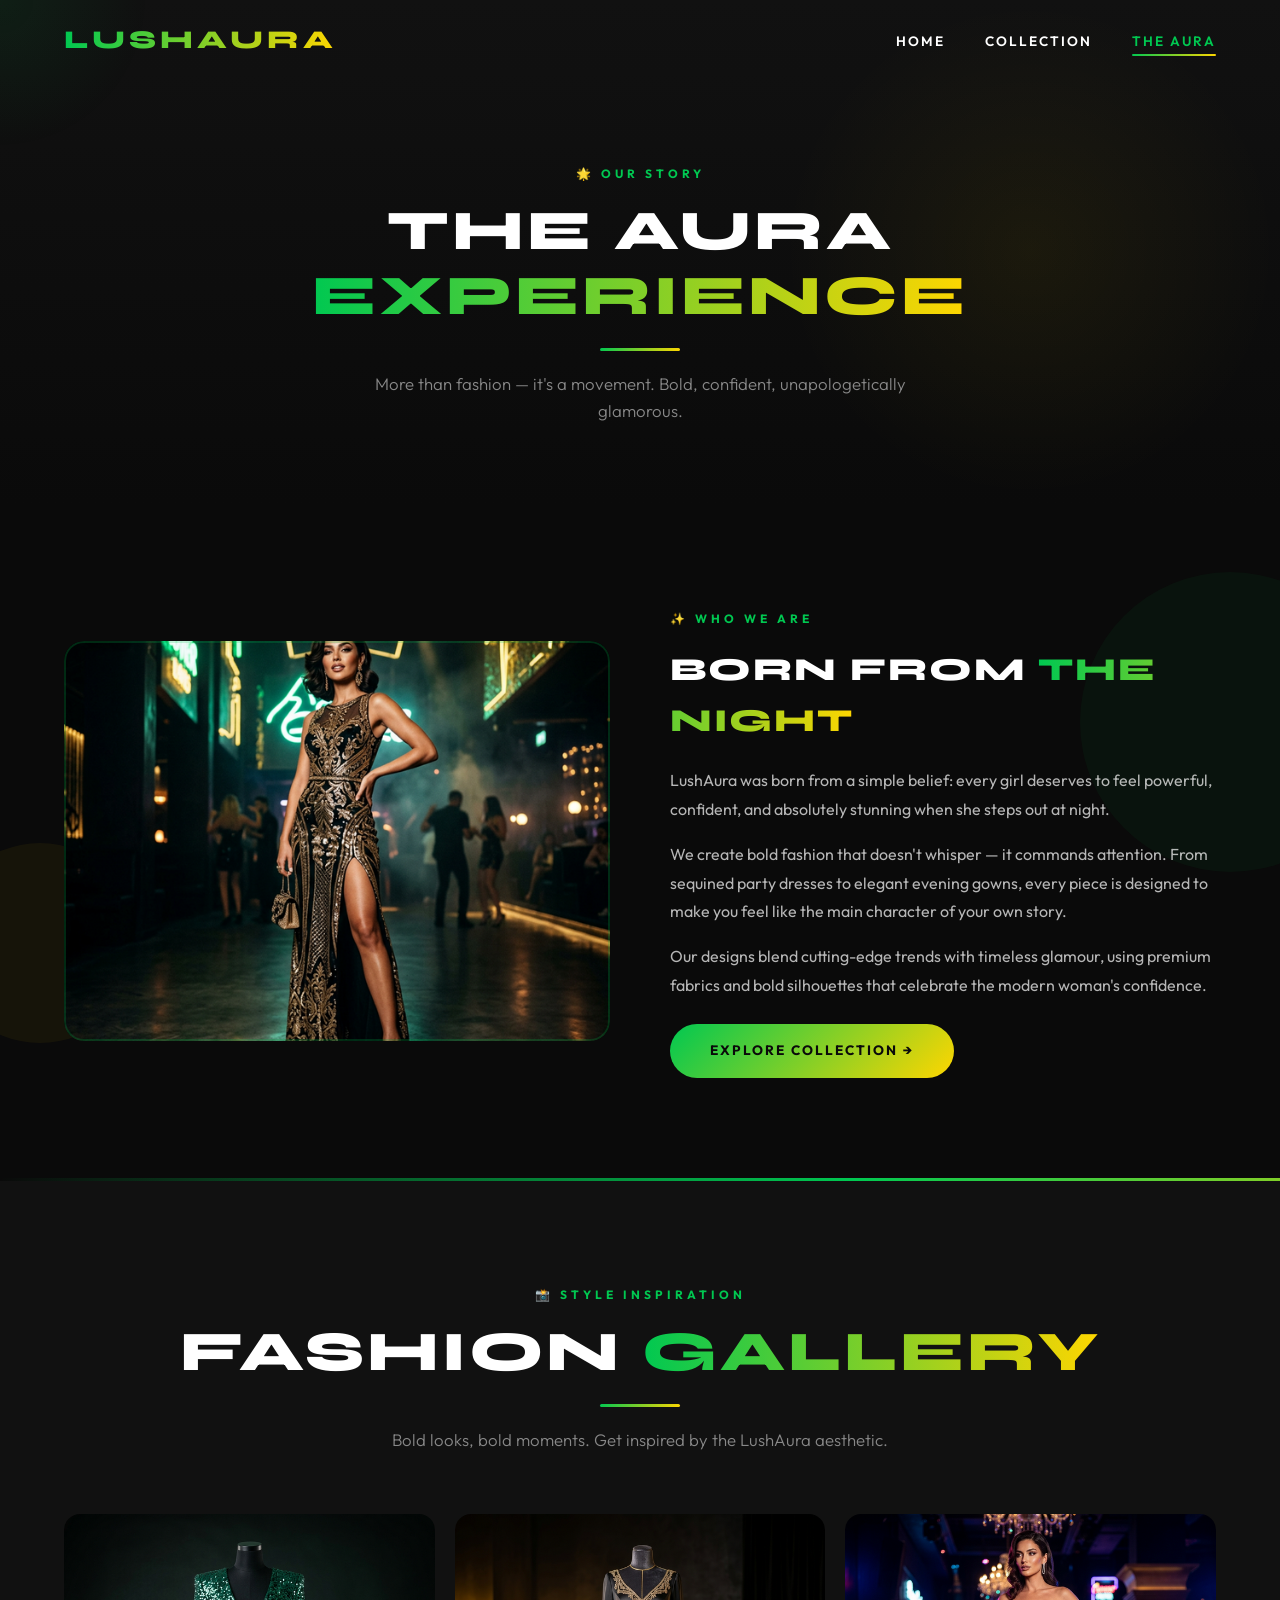
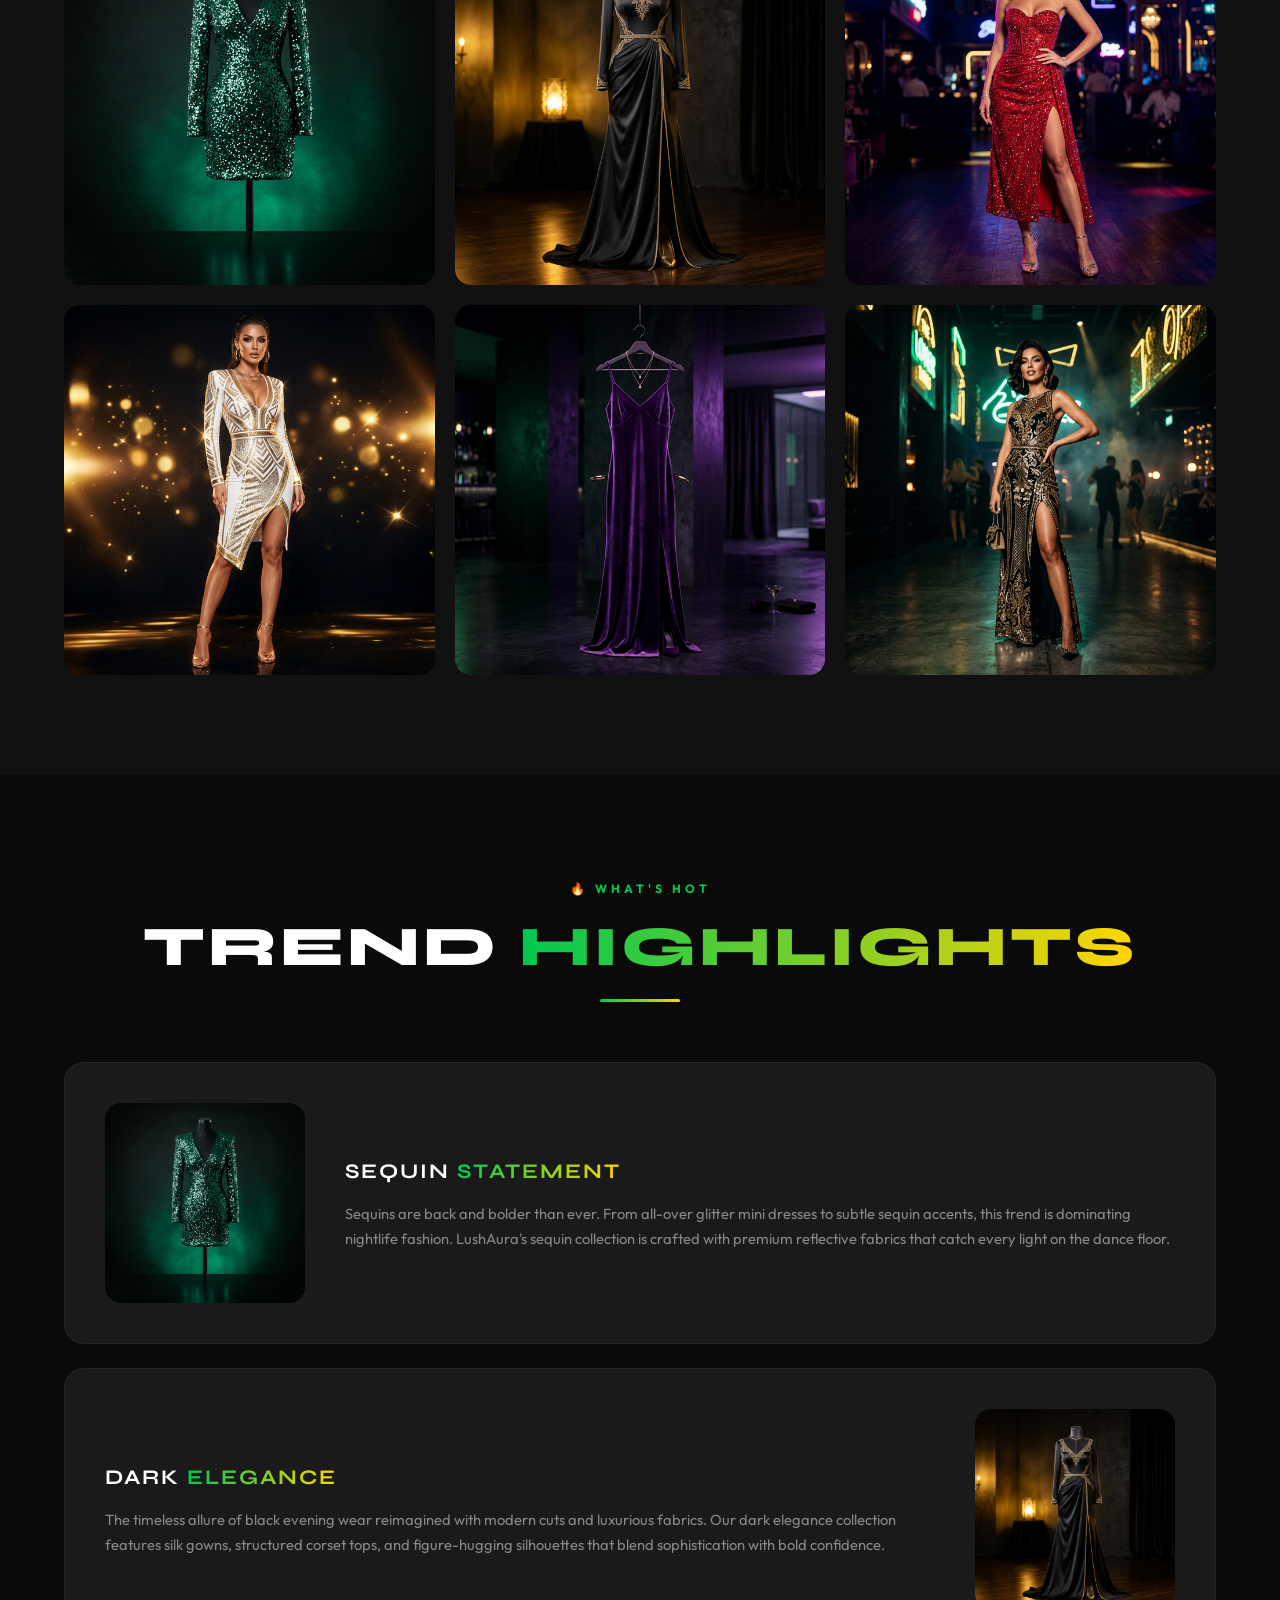
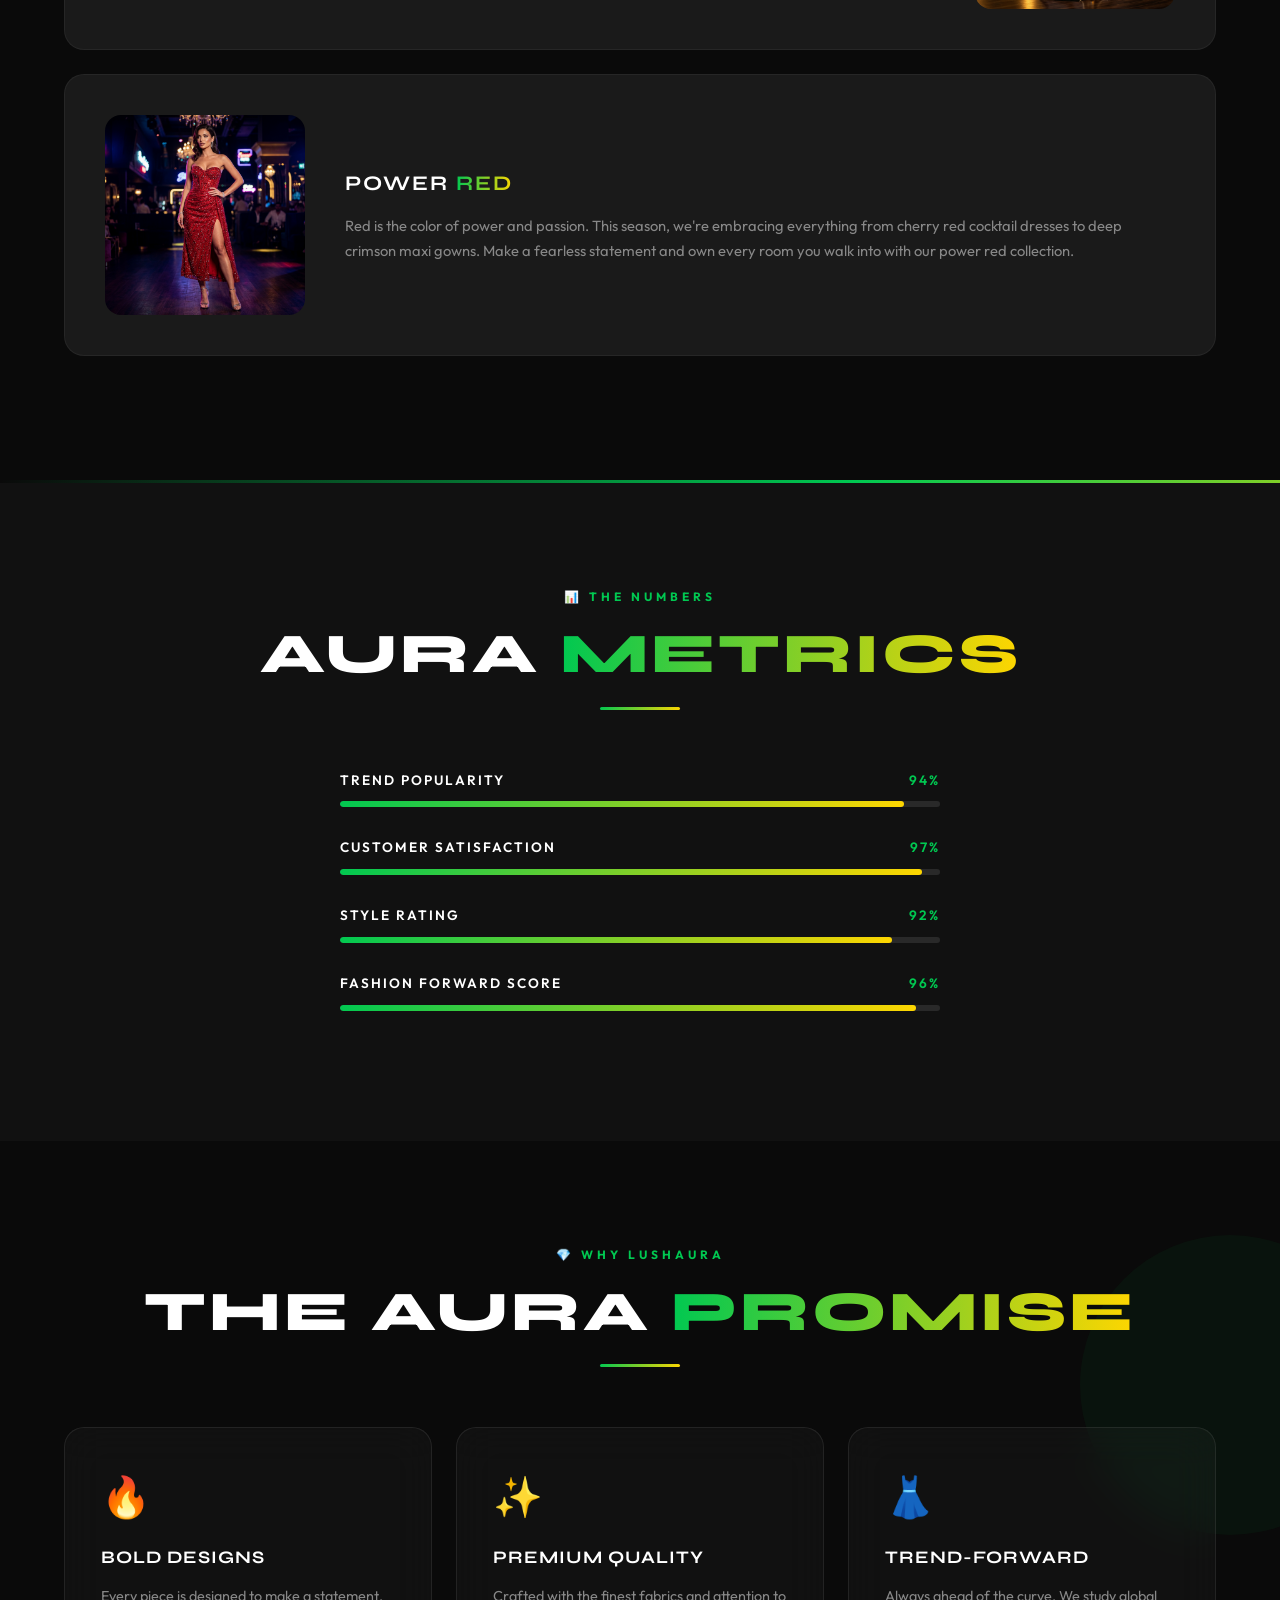
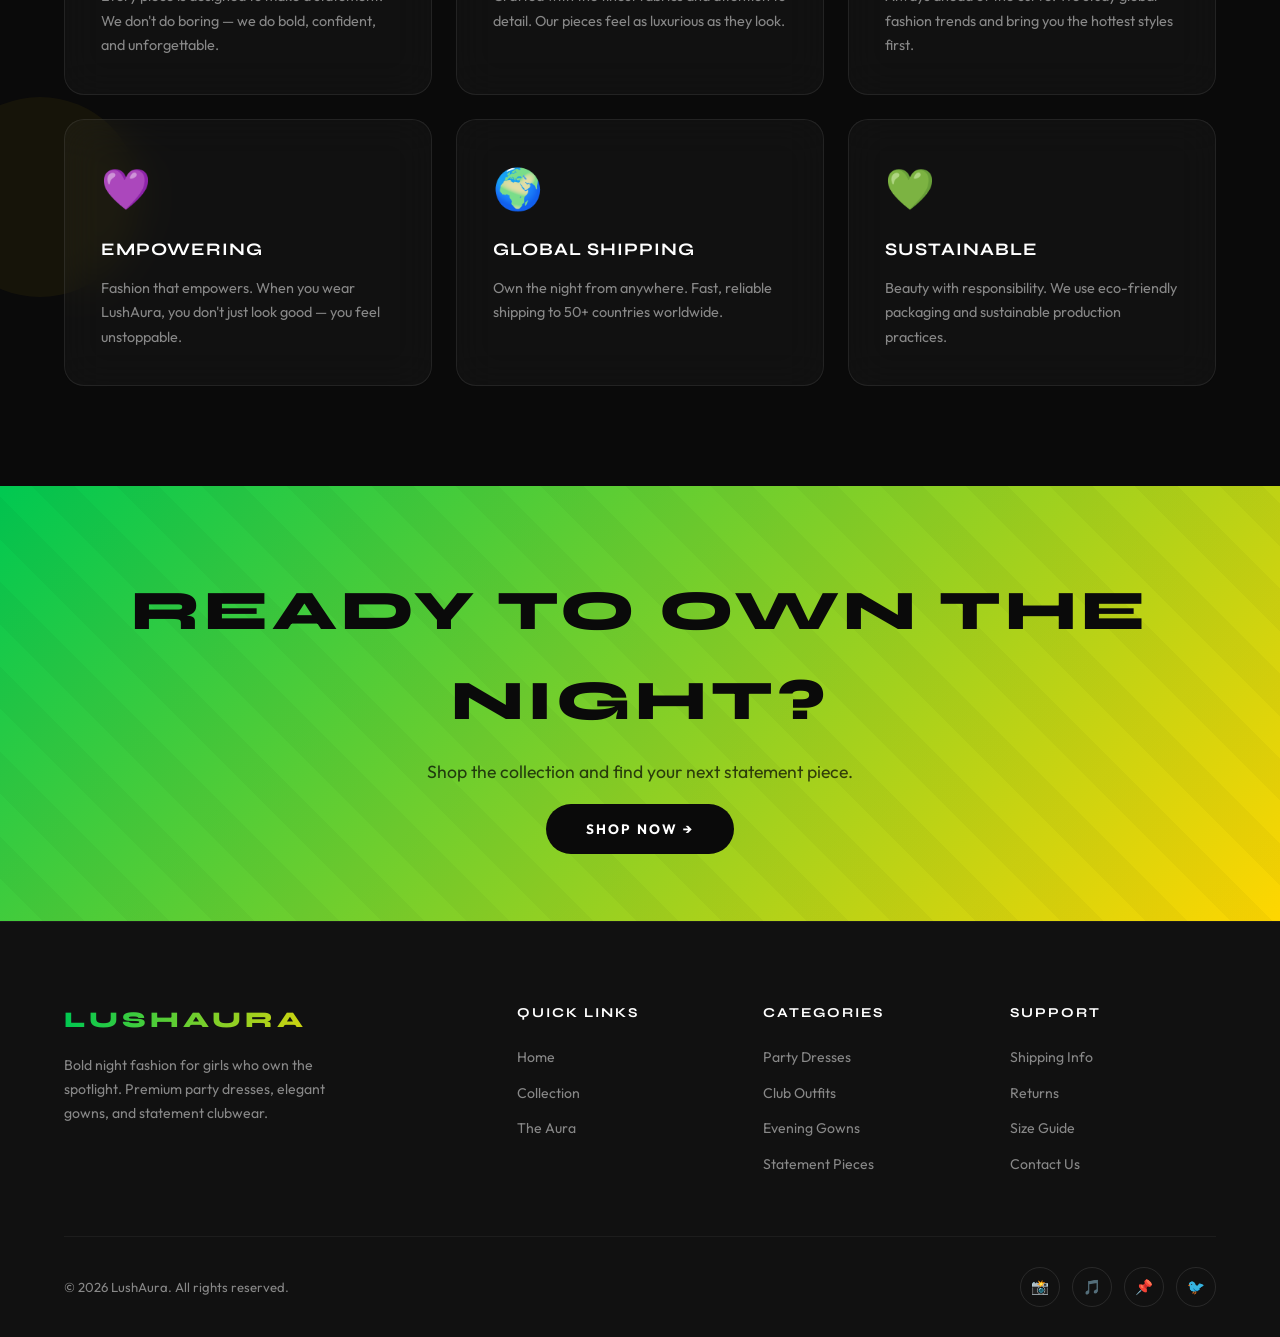
==== about.html @ 98f6dc51 "Add files via upload" ====
<!DOCTYPE html>
<html lang="en">

<head>
    <meta charset="UTF-8">
    <meta name="viewport" content="width=device-width, initial-scale=1.0">
    <meta name="description"
        content="The Aura Experience — Discover the bold story behind LushAura, fashion trends, style inspiration, and why we're redefining night fashion for girls.">
    <title>LushAura — The Aura Experience</title>
    <link rel="stylesheet" href="style.css">
    <link rel="icon"
        href="data:image/svg+xml,<svg xmlns='http://www.w3.org/2000/svg' viewBox='0 0 100 100'><text y='.9em' font-size='90'>✨</text></svg>">
</head>

<body>

    <!-- Preloader -->
    <div class="preloader">
        <div class="preloader-content">
            <div class="preloader-logo">LushAura</div>
            <div class="preloader-bar"></div>
        </div>
    </div>

    <!-- Navigation -->
    <nav class="navbar" id="navbar">
        <div class="container">
            <a href="index.html" class="nav-logo">LushAura</a>
            <ul class="nav-links">
                <li><a href="index.html">Home</a></li>
                <li><a href="collection.html">Collection</a></li>
                <li><a href="about.html" class="active">The Aura</a></li>
            </ul>
            <div class="hamburger" id="hamburger">
                <span></span><span></span><span></span>
            </div>
        </div>
    </nav>

    <!-- Mobile Nav -->
    <div class="mobile-nav" id="mobileNav">
        <a href="index.html">Home</a>
        <a href="collection.html">Collection</a>
        <a href="about.html">The Aura</a>
    </div>

    <!-- ===== ABOUT HERO ===== -->
    <section class="about-hero">
        <div class="container">
            <span class="section-label" style="animation: fadeSlideUp 0.8s 0.2s both;">🌟 Our Story</span>
            <h1 class="section-title" style="animation: fadeSlideUp 0.8s 0.4s both; margin-bottom:10px;">
                THE AURA <span class="gradient-text">EXPERIENCE</span>
            </h1>
            <div class="gradient-divider" style="animation: fadeSlideUp 0.8s 0.5s both;"></div>
            <p class="section-subtitle" style="animation: fadeSlideUp 0.8s 0.6s both;">More than fashion — it's a
                movement. Bold, confident, unapologetically glamorous.</p>
        </div>
    </section>

    <!-- ===== BRAND STORY ===== -->
    <section class="section" style="position:relative; overflow:hidden;">
        <div class="floating-shape shape-1"></div>
        <div class="floating-shape shape-2"></div>
        <div class="container">
            <div class="story-grid">
                <div class="story-image reveal-left">
                    <img src="images/hero-main.png" alt="LushAura Brand Story">
                </div>
                <div class="story-content reveal-right">
                    <span class="section-label">✨ Who We Are</span>
                    <h3>BORN FROM <span class="gradient-text"
                            style="background:var(--gradient-text);-webkit-background-clip:text;-webkit-text-fill-color:transparent;background-clip:text;">THE
                            NIGHT</span></h3>
                    <p>LushAura was born from a simple belief: every girl deserves to feel powerful, confident, and
                        absolutely stunning when she steps out at night.</p>
                    <p>We create bold fashion that doesn't whisper — it commands attention. From sequined party dresses
                        to elegant evening gowns, every piece is designed to make you feel like the main character of
                        your own story.</p>
                    <p>Our designs blend cutting-edge trends with timeless glamour, using premium fabrics and bold
                        silhouettes that celebrate the modern woman's confidence.</p>
                    <div style="margin-top:24px;">
                        <a href="collection.html" class="btn btn-primary">Explore Collection →</a>
                    </div>
                </div>
            </div>
        </div>
    </section>

    <!-- ===== ANIMATED DIVIDER ===== -->
    <div class="animated-divider"></div>

    <!-- ===== INSPIRATION GALLERY ===== -->
    <section class="section section-dark">
        <div class="container">
            <div class="section-header reveal">
                <span class="section-label">📸 Style Inspiration</span>
                <h2 class="section-title">FASHION <span class="gradient-text">GALLERY</span></h2>
                <div class="gradient-divider"></div>
                <p class="section-subtitle">Bold looks, bold moments. Get inspired by the LushAura aesthetic.</p>
            </div>

            <div class="gallery-grid">
                <div class="gallery-item reveal">
                    <img src="images/product-1.png" alt="Party Glam">
                    <span class="gallery-item-label">Party Glam</span>
                </div>
                <div class="gallery-item reveal">
                    <img src="images/product-2.png" alt="Elegant Nights">
                    <span class="gallery-item-label">Elegant Nights</span>
                </div>
                <div class="gallery-item reveal">
                    <img src="images/product-3.png" alt="Bold Statements">
                    <span class="gallery-item-label">Bold Statements</span>
                </div>
                <div class="gallery-item reveal">
                    <img src="images/product-4.png" alt="Club Vibes">
                    <span class="gallery-item-label">Club Vibes</span>
                </div>
                <div class="gallery-item reveal">
                    <img src="images/product-5.png" alt="Luxe Comfort">
                    <span class="gallery-item-label">Luxe Comfort</span>
                </div>
                <div class="gallery-item reveal">
                    <img src="images/hero-main.png" alt="Own The Night">
                    <span class="gallery-item-label">Own The Night</span>
                </div>
            </div>
        </div>
    </section>

    <!-- ===== TREND HIGHLIGHTS ===== -->
    <section class="section" style="position:relative; overflow:hidden;">
        <div class="floating-shape shape-3"></div>
        <div class="container">
            <div class="section-header reveal">
                <span class="section-label">🔥 What's Hot</span>
                <h2 class="section-title">TREND <span class="gradient-text">HIGHLIGHTS</span></h2>
                <div class="gradient-divider"></div>
            </div>

            <div class="trend-card reveal">
                <div class="trend-card-image">
                    <img src="images/product-1.png" alt="Sequin Statement">
                </div>
                <div class="trend-card-content">
                    <h4>Sequin <span class="gradient-text"
                            style="background:var(--gradient-text);-webkit-background-clip:text;-webkit-text-fill-color:transparent;background-clip:text;">Statement</span>
                    </h4>
                    <p>Sequins are back and bolder than ever. From all-over glitter mini dresses to subtle sequin
                        accents, this trend is dominating nightlife fashion. LushAura's sequin collection is crafted
                        with premium reflective fabrics that catch every light on the dance floor.</p>
                </div>
            </div>

            <div class="trend-card reverse reveal">
                <div class="trend-card-image">
                    <img src="images/product-2.png" alt="Dark Elegance">
                </div>
                <div class="trend-card-content">
                    <h4>Dark <span class="gradient-text"
                            style="background:var(--gradient-text);-webkit-background-clip:text;-webkit-text-fill-color:transparent;background-clip:text;">Elegance</span>
                    </h4>
                    <p>The timeless allure of black evening wear reimagined with modern cuts and luxurious fabrics. Our
                        dark elegance collection features silk gowns, structured corset tops, and figure-hugging
                        silhouettes that blend sophistication with bold confidence.</p>
                </div>
            </div>

            <div class="trend-card reveal">
                <div class="trend-card-image">
                    <img src="images/product-3.png" alt="Power Red">
                </div>
                <div class="trend-card-content">
                    <h4>Power <span class="gradient-text"
                            style="background:var(--gradient-text);-webkit-background-clip:text;-webkit-text-fill-color:transparent;background-clip:text;">Red</span>
                    </h4>
                    <p>Red is the color of power and passion. This season, we're embracing everything from cherry red
                        cocktail dresses to deep crimson maxi gowns. Make a fearless statement and own every room you
                        walk into with our power red collection.</p>
                </div>
            </div>
        </div>
    </section>

    <!-- ===== ANIMATED DIVIDER ===== -->
    <div class="animated-divider"></div>

    <!-- ===== PROGRESS / STATS ===== -->
    <section class="section section-dark">
        <div class="container">
            <div class="section-header reveal">
                <span class="section-label">📊 The Numbers</span>
                <h2 class="section-title">AURA <span class="gradient-text">METRICS</span></h2>
                <div class="gradient-divider"></div>
            </div>

            <div class="progress-group reveal">
                <div class="progress-item">
                    <div class="progress-label">
                        <span>Trend Popularity</span>
                        <span>94%</span>
                    </div>
                    <div class="progress-bar">
                        <div class="progress-fill" data-width="94"></div>
                    </div>
                </div>

                <div class="progress-item">
                    <div class="progress-label">
                        <span>Customer Satisfaction</span>
                        <span>97%</span>
                    </div>
                    <div class="progress-bar">
                        <div class="progress-fill" data-width="97"></div>
                    </div>
                </div>

                <div class="progress-item">
                    <div class="progress-label">
                        <span>Style Rating</span>
                        <span>92%</span>
                    </div>
                    <div class="progress-bar">
                        <div class="progress-fill" data-width="92"></div>
                    </div>
                </div>

                <div class="progress-item">
                    <div class="progress-label">
                        <span>Fashion Forward Score</span>
                        <span>96%</span>
                    </div>
                    <div class="progress-bar">
                        <div class="progress-fill" data-width="96"></div>
                    </div>
                </div>
            </div>
        </div>
    </section>

    <!-- ===== GLASSMORPHISM CARDS ===== -->
    <section class="section" style="position:relative; overflow:hidden;">
        <div class="floating-shape shape-1"></div>
        <div class="floating-shape shape-2"></div>
        <div class="container">
            <div class="section-header reveal">
                <span class="section-label">💎 Why LushAura</span>
                <h2 class="section-title">THE AURA <span class="gradient-text">PROMISE</span></h2>
                <div class="gradient-divider"></div>
            </div>

            <div class="glass-grid">
                <div class="glass-card reveal">
                    <div class="glass-card-icon">🔥</div>
                    <h4>Bold Designs</h4>
                    <p>Every piece is designed to make a statement. We don't do boring — we do bold, confident, and
                        unforgettable.</p>
                </div>

                <div class="glass-card reveal">
                    <div class="glass-card-icon">✨</div>
                    <h4>Premium Quality</h4>
                    <p>Crafted with the finest fabrics and attention to detail. Our pieces feel as luxurious as they
                        look.</p>
                </div>

                <div class="glass-card reveal">
                    <div class="glass-card-icon">👗</div>
                    <h4>Trend-Forward</h4>
                    <p>Always ahead of the curve. We study global fashion trends and bring you the hottest styles first.
                    </p>
                </div>

                <div class="glass-card reveal">
                    <div class="glass-card-icon">💜</div>
                    <h4>Empowering</h4>
                    <p>Fashion that empowers. When you wear LushAura, you don't just look good — you feel unstoppable.
                    </p>
                </div>

                <div class="glass-card reveal">
                    <div class="glass-card-icon">🌍</div>
                    <h4>Global Shipping</h4>
                    <p>Own the night from anywhere. Fast, reliable shipping to 50+ countries worldwide.</p>
                </div>

                <div class="glass-card reveal">
                    <div class="glass-card-icon">💚</div>
                    <h4>Sustainable</h4>
                    <p>Beauty with responsibility. We use eco-friendly packaging and sustainable production practices.
                    </p>
                </div>
            </div>
        </div>
    </section>

    <!-- ===== CTA SECTION ===== -->
    <section class="promo-banner">
        <div class="container">
            <div class="promo-content">
                <h2 class="promo-title reveal">READY TO OWN THE NIGHT?</h2>
                <p class="promo-subtitle reveal">Shop the collection and find your next statement piece.</p>
                <a href="collection.html" class="btn-dark reveal">Shop Now →</a>
            </div>
        </div>
    </section>

    <!-- ===== FOOTER ===== -->
    <footer class="footer">
        <div class="container">
            <div class="footer-grid">
                <div class="footer-brand">
                    <div class="footer-logo">LushAura</div>
                    <p>Bold night fashion for girls who own the spotlight. Premium party dresses, elegant gowns, and
                        statement clubwear.</p>
                </div>
                <div>
                    <h4 class="footer-heading">Quick Links</h4>
                    <ul class="footer-links">
                        <li><a href="index.html">Home</a></li>
                        <li><a href="collection.html">Collection</a></li>
                        <li><a href="about.html">The Aura</a></li>
                    </ul>
                </div>
                <div>
                    <h4 class="footer-heading">Categories</h4>
                    <ul class="footer-links">
                        <li><a href="collection.html">Party Dresses</a></li>
                        <li><a href="collection.html">Club Outfits</a></li>
                        <li><a href="collection.html">Evening Gowns</a></li>
                        <li><a href="collection.html">Statement Pieces</a></li>
                    </ul>
                </div>
                <div>
                    <h4 class="footer-heading">Support</h4>
                    <ul class="footer-links">
                        <li><a href="#">Shipping Info</a></li>
                        <li><a href="#">Returns</a></li>
                        <li><a href="#">Size Guide</a></li>
                        <li><a href="#">Contact Us</a></li>
                    </ul>
                </div>
            </div>
            <div class="footer-bottom">
                <p>© 2026 LushAura. All rights reserved.</p>
                <div class="footer-socials">
                    <a href="#" class="footer-social-link" title="Instagram">📸</a>
                    <a href="#" class="footer-social-link" title="TikTok">🎵</a>
                    <a href="#" class="footer-social-link" title="Pinterest">📌</a>
                    <a href="#" class="footer-social-link" title="Twitter">🐦</a>
                </div>
            </div>
        </div>
    </footer>

    <script src="images-data.js"></script>
    <script src="script.js"></script>
</body>

</html>
---- style.css ----
/* ============================================
   LushAura — Bold Night Fashion Brand
   Design System & Complete Styles
   ============================================ */

/* ---------- Google Fonts ---------- */
@import url('https://fonts.googleapis.com/css2?family=Outfit:wght@300;400;500;600;700;800;900&family=Syne:wght@400;500;600;700;800&display=swap');

/* ---------- CSS Variables ---------- */
:root {
  /* Brand Colors */
  --green: #00C851;
  --green-dark: #009624;
  --green-light: #69F0AE;
  --yellow: #FFD600;
  --yellow-light: #FFFF00;
  --white: #FFFFFF;
  --off-white: #F5F5F5;
  --black: #0A0A0A;
  --dark: #111111;
  --dark-card: #1A1A1A;
  --gray: #888888;
  --light-gray: #E0E0E0;

  /* Gradients */
  --gradient-main: linear-gradient(135deg, #00C851, #FFD600);
  --gradient-hero: linear-gradient(135deg, #FFFFFF 0%, #69F0AE 40%, #FFD600 100%);
  --gradient-dark: linear-gradient(135deg, #0A0A0A 0%, #1A1A1A 100%);
  --gradient-glow: linear-gradient(135deg, rgba(0,200,81,0.3), rgba(255,214,0,0.3));
  --gradient-text: linear-gradient(90deg, #00C851, #FFD600);

  /* Typography */
  --font-heading: 'Syne', sans-serif;
  --font-body: 'Outfit', sans-serif;

  /* Spacing */
  --section-padding: 100px 0;
  --container-width: 1200px;

  /* Effects */
  --glow-green: 0 0 30px rgba(0,200,81,0.4);
  --glow-yellow: 0 0 30px rgba(255,214,0,0.4);
  --glow-combined: 0 0 20px rgba(0,200,81,0.3), 0 0 40px rgba(255,214,0,0.2);
  --transition: all 0.4s cubic-bezier(0.25, 0.46, 0.45, 0.94);
  --transition-fast: all 0.25s ease;
}

/* ---------- Reset & Base ---------- */
*, *::before, *::after {
  margin: 0;
  padding: 0;
  box-sizing: border-box;
}

html {
  scroll-behavior: smooth;
  overflow-x: hidden;
}

body {
  font-family: var(--font-body);
  background: var(--black);
  color: var(--white);
  overflow-x: hidden;
  line-height: 1.6;
  -webkit-font-smoothing: antialiased;
}

a {
  text-decoration: none;
  color: inherit;
}

img {
  max-width: 100%;
  display: block;
}

ul { list-style: none; }

.container {
  max-width: var(--container-width);
  margin: 0 auto;
  padding: 0 24px;
}

/* ---------- Cursor Glow Effect ---------- */
.cursor-glow {
  position: fixed;
  width: 300px;
  height: 300px;
  border-radius: 50%;
  background: radial-gradient(circle, rgba(0,200,81,0.08) 0%, transparent 70%);
  pointer-events: none;
  z-index: 9999;
  transform: translate(-50%, -50%);
  transition: opacity 0.3s;
}

/* ---------- Preloader ---------- */
.preloader {
  position: fixed;
  inset: 0;
  background: var(--black);
  display: flex;
  align-items: center;
  justify-content: center;
  z-index: 100000;
  transition: opacity 0.6s, visibility 0.6s;
}

.preloader.hidden {
  opacity: 0;
  visibility: hidden;
}

.preloader-content {
  text-align: center;
}

.preloader-logo {
  font-family: var(--font-heading);
  font-size: 3rem;
  font-weight: 800;
  background: var(--gradient-text);
  -webkit-background-clip: text;
  -webkit-text-fill-color: transparent;
  background-clip: text;
  letter-spacing: 6px;
  text-transform: uppercase;
  animation: preloaderPulse 1.5s ease-in-out infinite;
}

.preloader-bar {
  width: 200px;
  height: 3px;
  background: rgba(255,255,255,0.1);
  margin: 20px auto 0;
  border-radius: 3px;
  overflow: hidden;
}

.preloader-bar::after {
  content: '';
  display: block;
  width: 40%;
  height: 100%;
  background: var(--gradient-main);
  border-radius: 3px;
  animation: preloaderSlide 1s ease-in-out infinite;
}

@keyframes preloaderPulse {
  0%, 100% { opacity: 0.6; transform: scale(0.98); }
  50% { opacity: 1; transform: scale(1); }
}

@keyframes preloaderSlide {
  0% { transform: translateX(-100%); }
  100% { transform: translateX(350%); }
}

/* ============================================
   NAVIGATION
   ============================================ */
.navbar {
  position: fixed;
  top: 0;
  left: 0;
  width: 100%;
  z-index: 10000;
  padding: 20px 0;
  transition: var(--transition);
}

.navbar.scrolled {
  background: rgba(10,10,10,0.92);
  backdrop-filter: blur(20px);
  -webkit-backdrop-filter: blur(20px);
  padding: 12px 0;
  box-shadow: 0 2px 30px rgba(0,200,81,0.1);
}

.navbar .container {
  display: flex;
  align-items: center;
  justify-content: space-between;
}

.nav-logo {
  font-family: var(--font-heading);
  font-size: 1.6rem;
  font-weight: 800;
  letter-spacing: 4px;
  text-transform: uppercase;
  background: var(--gradient-text);
  -webkit-background-clip: text;
  -webkit-text-fill-color: transparent;
  background-clip: text;
}

.nav-links {
  display: flex;
  gap: 40px;
  align-items: center;
}

.nav-links a {
  font-size: 0.85rem;
  font-weight: 600;
  letter-spacing: 2px;
  text-transform: uppercase;
  position: relative;
  padding: 4px 0;
  transition: var(--transition-fast);
}

.nav-links a::after {
  content: '';
  position: absolute;
  bottom: -2px;
  left: 0;
  width: 0;
  height: 2px;
  background: var(--gradient-main);
  transition: var(--transition);
  border-radius: 2px;
}

.nav-links a:hover::after,
.nav-links a.active::after {
  width: 100%;
}

.nav-links a:hover {
  color: var(--green-light);
}

.nav-links a.active {
  color: var(--green);
}

/* Hamburger */
.hamburger {
  display: none;
  flex-direction: column;
  gap: 5px;
  cursor: pointer;
  z-index: 10001;
}

.hamburger span {
  width: 28px;
  height: 2px;
  background: var(--white);
  transition: var(--transition);
  border-radius: 2px;
}

.hamburger.active span:nth-child(1) { transform: rotate(45deg) translate(5px, 5px); }
.hamburger.active span:nth-child(2) { opacity: 0; }
.hamburger.active span:nth-child(3) { transform: rotate(-45deg) translate(5px, -5px); }

/* Mobile Nav */
.mobile-nav {
  display: none;
  position: fixed;
  inset: 0;
  background: rgba(10,10,10,0.98);
  backdrop-filter: blur(30px);
  z-index: 10000;
  flex-direction: column;
  align-items: center;
  justify-content: center;
  gap: 30px;
  opacity: 0;
  visibility: hidden;
  transition: var(--transition);
}

.mobile-nav.active {
  opacity: 1;
  visibility: visible;
}

.mobile-nav a {
  font-family: var(--font-heading);
  font-size: 2rem;
  font-weight: 700;
  text-transform: uppercase;
  letter-spacing: 4px;
  transition: var(--transition-fast);
}

.mobile-nav a:hover {
  background: var(--gradient-text);
  -webkit-background-clip: text;
  -webkit-text-fill-color: transparent;
  background-clip: text;
}

/* ============================================
   HERO SECTION
   ============================================ */
.hero {
  position: relative;
  min-height: 100vh;
  display: flex;
  align-items: center;
  justify-content: center;
  overflow: hidden;
}

.hero-bg {
  position: absolute;
  inset: 0;
  background: linear-gradient(-45deg, #ffffff, #69F0AE, #00C851, #FFD600, #FFFF00, #ffffff);
  background-size: 400% 400%;
  animation: heroGradient 12s ease infinite;
  z-index: 0;
}

@keyframes heroGradient {
  0% { background-position: 0% 50%; }
  50% { background-position: 100% 50%; }
  100% { background-position: 0% 50%; }
}

.hero-overlay {
  position: absolute;
  inset: 0;
  background: rgba(0,0,0,0.55);
  z-index: 1;
}

.hero-image {
  position: absolute;
  inset: 0;
  z-index: 0;
}

.hero-image img {
  width: 100%;
  height: 100%;
  object-fit: cover;
  opacity: 0.5;
}

.hero-content {
  position: relative;
  z-index: 2;
  text-align: center;
  max-width: 900px;
  padding: 0 24px;
}

.hero-badge {
  display: inline-block;
  padding: 8px 24px;
  border: 1px solid rgba(0,200,81,0.4);
  border-radius: 50px;
  font-size: 0.75rem;
  font-weight: 600;
  letter-spacing: 3px;
  text-transform: uppercase;
  color: var(--green-light);
  margin-bottom: 24px;
  backdrop-filter: blur(10px);
  background: rgba(0,200,81,0.08);
  animation: fadeSlideUp 1s 0.2s both;
}

.hero-title {
  font-family: var(--font-heading);
  font-size: clamp(3rem, 8vw, 6.5rem);
  font-weight: 900;
  line-height: 1.05;
  text-transform: uppercase;
  letter-spacing: 4px;
  margin-bottom: 20px;
  animation: fadeSlideUp 1s 0.4s both;
}

.hero-title .gradient-text {
  background: var(--gradient-text);
  -webkit-background-clip: text;
  -webkit-text-fill-color: transparent;
  background-clip: text;
  text-shadow: none;
}

.hero-title .glow {
  text-shadow: 0 0 40px rgba(0,200,81,0.4), 0 0 80px rgba(255,214,0,0.2);
}

.hero-tagline {
  font-size: clamp(1rem, 2.5vw, 1.4rem);
  font-weight: 300;
  color: rgba(255,255,255,0.8);
  letter-spacing: 2px;
  margin-bottom: 40px;
  font-style: italic;
  animation: fadeSlideUp 1s 0.6s both;
}

.hero-buttons {
  display: flex;
  gap: 20px;
  justify-content: center;
  flex-wrap: wrap;
  animation: fadeSlideUp 1s 0.8s both;
}

/* ---------- Buttons ---------- */
.btn {
  display: inline-flex;
  align-items: center;
  gap: 8px;
  padding: 16px 40px;
  font-family: var(--font-body);
  font-size: 0.85rem;
  font-weight: 700;
  text-transform: uppercase;
  letter-spacing: 2px;
  border: none;
  border-radius: 50px;
  cursor: pointer;
  position: relative;
  overflow: hidden;
  transition: var(--transition);
}

.btn-primary {
  background: var(--gradient-main);
  color: var(--black);
}

.btn-primary:hover {
  transform: translateY(-3px);
  box-shadow: var(--glow-combined);
}

.btn-outline {
  background: transparent;
  color: var(--white);
  border: 2px solid rgba(255,255,255,0.3);
}

.btn-outline:hover {
  border-color: var(--green);
  color: var(--green-light);
  transform: translateY(-3px);
  box-shadow: var(--glow-green);
}

/* Ripple effect */
.btn .ripple {
  position: absolute;
  border-radius: 50%;
  background: rgba(255,255,255,0.3);
  transform: scale(0);
  animation: ripple 0.6s linear;
  pointer-events: none;
}

@keyframes ripple {
  to { transform: scale(4); opacity: 0; }
}

/* ============================================
   SECTION STYLES
   ============================================ */
.section {
  padding: var(--section-padding);
  position: relative;
}

.section-dark {
  background: var(--dark);
}

.section-gradient {
  background: linear-gradient(180deg, var(--black) 0%, var(--dark) 50%, var(--black) 100%);
}

.section-header {
  text-align: center;
  margin-bottom: 60px;
}

.section-label {
  display: inline-block;
  font-size: 0.75rem;
  font-weight: 700;
  letter-spacing: 4px;
  text-transform: uppercase;
  color: var(--green);
  margin-bottom: 16px;
}

.section-title {
  font-family: var(--font-heading);
  font-size: clamp(2rem, 5vw, 3.5rem);
  font-weight: 800;
  text-transform: uppercase;
  letter-spacing: 3px;
  line-height: 1.15;
  margin-bottom: 16px;
}

.section-title .gradient-text {
  background: var(--gradient-text);
  -webkit-background-clip: text;
  -webkit-text-fill-color: transparent;
  background-clip: text;
}

.section-subtitle {
  font-size: 1.05rem;
  color: var(--gray);
  max-width: 600px;
  margin: 0 auto;
  font-weight: 300;
}

/* Gradient Divider */
.gradient-divider {
  width: 80px;
  height: 3px;
  background: var(--gradient-main);
  margin: 20px auto;
  border-radius: 3px;
}

/* ============================================
   FEATURED COLLECTION (Home)
   ============================================ */
.featured-grid {
  display: grid;
  grid-template-columns: repeat(auto-fit, minmax(280px, 1fr));
  gap: 30px;
}

.product-card {
  background: var(--dark-card);
  border-radius: 16px;
  overflow: hidden;
  position: relative;
  transition: var(--transition);
  border: 1px solid rgba(255,255,255,0.05);
}

.product-card:hover {
  transform: translateY(-10px);
  box-shadow: 0 20px 60px rgba(0,200,81,0.15);
  border-color: rgba(0,200,81,0.2);
}

.product-card-image {
  position: relative;
  overflow: hidden;
  aspect-ratio: 3/4;
}

.product-card-image img {
  width: 100%;
  height: 100%;
  object-fit: cover;
  transition: transform 0.6s ease;
}

.product-card:hover .product-card-image img {
  transform: scale(1.08);
}

.product-card-overlay {
  position: absolute;
  inset: 0;
  background: linear-gradient(to top, rgba(0,0,0,0.8) 0%, transparent 50%);
  opacity: 0;
  transition: var(--transition);
  display: flex;
  align-items: flex-end;
  justify-content: center;
  padding: 20px;
}

.product-card:hover .product-card-overlay {
  opacity: 1;
}

.product-card-info {
  padding: 20px;
}

.product-card-name {
  font-family: var(--font-heading);
  font-size: 1.1rem;
  font-weight: 700;
  text-transform: uppercase;
  letter-spacing: 1px;
  margin-bottom: 6px;
}

.product-card-price {
  font-size: 1.2rem;
  font-weight: 700;
  background: var(--gradient-text);
  -webkit-background-clip: text;
  -webkit-text-fill-color: transparent;
  background-clip: text;
}

.product-card-desc {
  font-size: 0.85rem;
  color: var(--gray);
  margin-top: 4px;
}

/* ============================================
   PROMO BANNER
   ============================================ */
.promo-banner {
  padding: 80px 0;
  background: var(--gradient-main);
  position: relative;
  overflow: hidden;
}

.promo-banner::before {
  content: '';
  position: absolute;
  inset: 0;
  background: repeating-linear-gradient(
    45deg,
    transparent,
    transparent 30px,
    rgba(0,0,0,0.03) 30px,
    rgba(0,0,0,0.03) 60px
  );
}

.promo-content {
  position: relative;
  text-align: center;
}

.promo-title {
  font-family: var(--font-heading);
  font-size: clamp(2rem, 5vw, 3.5rem);
  font-weight: 900;
  color: var(--black);
  text-transform: uppercase;
  letter-spacing: 4px;
  margin-bottom: 12px;
}

.promo-subtitle {
  font-size: 1.1rem;
  color: rgba(0,0,0,0.7);
  margin-bottom: 30px;
  font-weight: 400;
}

.btn-dark {
  background: var(--black);
  color: var(--white);
  padding: 16px 40px;
  border-radius: 50px;
  font-weight: 700;
  text-transform: uppercase;
  letter-spacing: 2px;
  font-size: 0.85rem;
  border: none;
  cursor: pointer;
  transition: var(--transition);
}

.btn-dark:hover {
  background: var(--dark);
  transform: translateY(-3px);
  box-shadow: 0 10px 30px rgba(0,0,0,0.3);
}

/* ============================================
   TESTIMONIALS
   ============================================ */
.testimonials-grid {
  display: grid;
  grid-template-columns: repeat(auto-fit, minmax(300px, 1fr));
  gap: 30px;
}

.testimonial-card {
  background: var(--dark-card);
  border: 1px solid rgba(255,255,255,0.05);
  border-radius: 16px;
  padding: 36px;
  position: relative;
  transition: var(--transition);
}

.testimonial-card:hover {
  border-color: rgba(0,200,81,0.2);
  transform: translateY(-5px);
}

.testimonial-quote {
  font-size: 2.5rem;
  background: var(--gradient-text);
  -webkit-background-clip: text;
  -webkit-text-fill-color: transparent;
  background-clip: text;
  line-height: 1;
  margin-bottom: 16px;
}

.testimonial-text {
  font-size: 0.95rem;
  color: rgba(255,255,255,0.7);
  line-height: 1.7;
  margin-bottom: 20px;
  font-style: italic;
}

.testimonial-author {
  display: flex;
  align-items: center;
  gap: 12px;
}

.testimonial-avatar {
  width: 44px;
  height: 44px;
  border-radius: 50%;
  background: var(--gradient-main);
  display: flex;
  align-items: center;
  justify-content: center;
  font-weight: 700;
  color: var(--black);
  font-size: 0.9rem;
}

.testimonial-name {
  font-weight: 600;
  font-size: 0.9rem;
}

.testimonial-role {
  font-size: 0.8rem;
  color: var(--gray);
}

.testimonial-stars {
  color: var(--yellow);
  font-size: 0.85rem;
  letter-spacing: 2px;
}

/* ============================================
   COLLECTION PAGE
   ============================================ */
.collection-hero {
  padding: 160px 0 80px;
  text-align: center;
  background: linear-gradient(180deg, var(--dark) 0%, var(--black) 100%);
  position: relative;
}

.collection-hero::before {
  content: '';
  position: absolute;
  top: 0;
  left: 50%;
  transform: translateX(-50%);
  width: 600px;
  height: 600px;
  background: radial-gradient(circle, rgba(0,200,81,0.08) 0%, transparent 70%);
  pointer-events: none;
}

/* Filter Tabs */
.filter-tabs {
  display: flex;
  gap: 12px;
  justify-content: center;
  flex-wrap: wrap;
  margin-bottom: 50px;
}

.filter-tab {
  padding: 12px 28px;
  border: 1px solid rgba(255,255,255,0.15);
  border-radius: 50px;
  font-family: var(--font-body);
  font-size: 0.8rem;
  font-weight: 600;
  letter-spacing: 2px;
  text-transform: uppercase;
  background: transparent;
  color: var(--white);
  cursor: pointer;
  transition: var(--transition);
}

.filter-tab:hover {
  border-color: var(--green);
  color: var(--green-light);
}

.filter-tab.active {
  background: var(--gradient-main);
  color: var(--black);
  border-color: transparent;
}

/* Collection Grid */
.collection-grid {
  display: grid;
  grid-template-columns: repeat(auto-fill, minmax(280px, 1fr));
  gap: 30px;
}

.collection-card {
  background: var(--dark-card);
  border-radius: 16px;
  overflow: hidden;
  border: 1px solid rgba(255,255,255,0.05);
  transition: var(--transition);
  opacity: 0;
  transform: translateY(30px);
}

.collection-card.visible {
  opacity: 1;
  transform: translateY(0);
}

.collection-card:hover {
  transform: translateY(-8px);
  box-shadow: 0 20px 50px rgba(0,200,81,0.12);
  border-color: rgba(0,200,81,0.2);
}

.collection-card-image {
  position: relative;
  overflow: hidden;
  aspect-ratio: 3/4;
}

.collection-card-image img {
  width: 100%;
  height: 100%;
  object-fit: cover;
  transition: transform 0.6s ease;
}

.collection-card:hover .collection-card-image img {
  transform: scale(1.08);
}

.collection-card-badge {
  position: absolute;
  top: 14px;
  left: 14px;
  padding: 6px 14px;
  background: var(--gradient-main);
  border-radius: 50px;
  font-size: 0.7rem;
  font-weight: 700;
  text-transform: uppercase;
  letter-spacing: 1px;
  color: var(--black);
}

.collection-card-wishlist {
  position: absolute;
  top: 14px;
  right: 14px;
  width: 36px;
  height: 36px;
  border-radius: 50%;
  background: rgba(0,0,0,0.5);
  backdrop-filter: blur(10px);
  display: flex;
  align-items: center;
  justify-content: center;
  border: none;
  cursor: pointer;
  color: var(--white);
  font-size: 1rem;
  transition: var(--transition-fast);
}

.collection-card-wishlist:hover {
  background: var(--green);
  color: var(--black);
}

.collection-card-info {
  padding: 20px;
}

.collection-card-name {
  font-family: var(--font-heading);
  font-size: 1rem;
  font-weight: 700;
  text-transform: uppercase;
  letter-spacing: 1px;
  margin-bottom: 6px;
}

.collection-card-desc {
  font-size: 0.82rem;
  color: var(--gray);
  margin-bottom: 14px;
  line-height: 1.5;
}

.collection-card-footer {
  display: flex;
  align-items: center;
  justify-content: space-between;
}

.collection-card-price {
  font-size: 1.15rem;
  font-weight: 700;
  background: var(--gradient-text);
  -webkit-background-clip: text;
  -webkit-text-fill-color: transparent;
  background-clip: text;
}

.btn-add-cart {
  padding: 10px 22px;
  background: transparent;
  border: 1px solid rgba(0,200,81,0.4);
  border-radius: 50px;
  color: var(--green);
  font-family: var(--font-body);
  font-size: 0.72rem;
  font-weight: 700;
  text-transform: uppercase;
  letter-spacing: 1px;
  cursor: pointer;
  transition: var(--transition);
}

.btn-add-cart:hover {
  background: var(--gradient-main);
  color: var(--black);
  border-color: transparent;
  transform: scale(1.05);
}

/* Glowing border animation */
.collection-card.glow-border {
  animation: glowBorder 3s ease-in-out infinite alternate;
}

@keyframes glowBorder {
  0% { box-shadow: 0 0 5px rgba(0,200,81,0.1); }
  100% { box-shadow: 0 0 20px rgba(0,200,81,0.2), 0 0 40px rgba(255,214,0,0.1); }
}

/* ============================================
   ABOUT PAGE
   ============================================ */
.about-hero {
  padding: 160px 0 80px;
  text-align: center;
  background: linear-gradient(180deg, var(--dark) 0%, var(--black) 100%);
  position: relative;
}

.about-hero::before {
  content: '';
  position: absolute;
  top: 0;
  right: 0;
  width: 500px;
  height: 500px;
  background: radial-gradient(circle, rgba(255,214,0,0.06) 0%, transparent 70%);
  pointer-events: none;
}

/* Brand Story */
.story-grid {
  display: grid;
  grid-template-columns: 1fr 1fr;
  gap: 60px;
  align-items: center;
}

.story-image {
  border-radius: 20px;
  overflow: hidden;
  position: relative;
}

.story-image img {
  width: 100%;
  height: 400px;
  object-fit: cover;
  transition: transform 0.6s ease;
}

.story-image:hover img {
  transform: scale(1.05);
}

.story-image::after {
  content: '';
  position: absolute;
  inset: 0;
  border: 2px solid rgba(0,200,81,0.2);
  border-radius: 20px;
  pointer-events: none;
}

.story-content h3 {
  font-family: var(--font-heading);
  font-size: 2rem;
  font-weight: 800;
  text-transform: uppercase;
  letter-spacing: 2px;
  margin-bottom: 20px;
}

.story-content p {
  font-size: 1rem;
  color: rgba(255,255,255,0.7);
  line-height: 1.8;
  margin-bottom: 16px;
}

/* Gallery */
.gallery-grid {
  display: grid;
  grid-template-columns: repeat(3, 1fr);
  gap: 20px;
}

.gallery-item {
  border-radius: 16px;
  overflow: hidden;
  position: relative;
  aspect-ratio: 1;
  cursor: pointer;
}

.gallery-item img {
  width: 100%;
  height: 100%;
  object-fit: cover;
  transition: transform 0.6s ease, filter 0.4s;
}

.gallery-item:hover img {
  transform: scale(1.1);
  filter: brightness(1.1);
}

.gallery-item::after {
  content: '';
  position: absolute;
  inset: 0;
  background: linear-gradient(to top, rgba(0,0,0,0.5) 0%, transparent 60%);
  opacity: 0;
  transition: var(--transition);
}

.gallery-item:hover::after {
  opacity: 1;
}

.gallery-item-label {
  position: absolute;
  bottom: 16px;
  left: 16px;
  font-family: var(--font-heading);
  font-size: 0.85rem;
  font-weight: 700;
  text-transform: uppercase;
  letter-spacing: 2px;
  z-index: 2;
  opacity: 0;
  transform: translateY(10px);
  transition: var(--transition);
}

.gallery-item:hover .gallery-item-label {
  opacity: 1;
  transform: translateY(0);
}

/* Trend Highlights */
.trend-card {
  display: flex;
  align-items: center;
  gap: 40px;
  padding: 40px;
  background: var(--dark-card);
  border-radius: 20px;
  border: 1px solid rgba(255,255,255,0.05);
  margin-bottom: 24px;
  transition: var(--transition);
}

.trend-card:hover {
  border-color: rgba(0,200,81,0.15);
  transform: translateX(5px);
}

.trend-card.reverse {
  flex-direction: row-reverse;
}

.trend-card-image {
  flex: 0 0 200px;
  height: 200px;
  border-radius: 16px;
  overflow: hidden;
}

.trend-card-image img {
  width: 100%;
  height: 100%;
  object-fit: cover;
}

.trend-card-content {
  flex: 1;
}

.trend-card-content h4 {
  font-family: var(--font-heading);
  font-size: 1.3rem;
  font-weight: 700;
  text-transform: uppercase;
  letter-spacing: 2px;
  margin-bottom: 12px;
}

.trend-card-content p {
  font-size: 0.92rem;
  color: var(--gray);
  line-height: 1.7;
}

/* Progress Bars */
.progress-group {
  max-width: 600px;
  margin: 0 auto;
}

.progress-item {
  margin-bottom: 30px;
}

.progress-label {
  display: flex;
  justify-content: space-between;
  margin-bottom: 10px;
  font-size: 0.85rem;
  font-weight: 600;
  text-transform: uppercase;
  letter-spacing: 2px;
}

.progress-label span:last-child {
  color: var(--green);
}

.progress-bar {
  width: 100%;
  height: 6px;
  background: rgba(255,255,255,0.1);
  border-radius: 6px;
  overflow: hidden;
}

.progress-fill {
  height: 100%;
  background: var(--gradient-main);
  border-radius: 6px;
  width: 0;
  transition: width 1.5s cubic-bezier(0.25, 0.46, 0.45, 0.94);
}

/* Glassmorphism Cards */
.glass-card {
  background: rgba(255,255,255,0.03);
  backdrop-filter: blur(20px);
  -webkit-backdrop-filter: blur(20px);
  border: 1px solid rgba(255,255,255,0.08);
  border-radius: 20px;
  padding: 36px;
  transition: var(--transition);
}

.glass-card:hover {
  background: rgba(255,255,255,0.06);
  border-color: rgba(0,200,81,0.15);
  transform: translateY(-5px);
}

.glass-grid {
  display: grid;
  grid-template-columns: repeat(auto-fit, minmax(280px, 1fr));
  gap: 24px;
}

.glass-card-icon {
  font-size: 2.5rem;
  margin-bottom: 16px;
}

.glass-card h4 {
  font-family: var(--font-heading);
  font-size: 1.1rem;
  font-weight: 700;
  text-transform: uppercase;
  letter-spacing: 1px;
  margin-bottom: 12px;
}

.glass-card p {
  font-size: 0.9rem;
  color: var(--gray);
  line-height: 1.7;
}

/* Floating Decorative Shapes */
.floating-shape {
  position: absolute;
  border-radius: 50%;
  pointer-events: none;
  opacity: 0.05;
}

.floating-shape.shape-1 {
  width: 300px;
  height: 300px;
  background: var(--green);
  top: 10%;
  right: -100px;
  animation: float 8s ease-in-out infinite;
}

.floating-shape.shape-2 {
  width: 200px;
  height: 200px;
  background: var(--yellow);
  bottom: 20%;
  left: -60px;
  animation: float 10s ease-in-out infinite reverse;
}

.floating-shape.shape-3 {
  width: 150px;
  height: 150px;
  background: var(--green-light);
  top: 50%;
  right: 10%;
  animation: float 12s ease-in-out infinite;
}

@keyframes float {
  0%, 100% { transform: translate(0, 0) rotate(0deg); }
  33% { transform: translate(20px, -30px) rotate(5deg); }
  66% { transform: translate(-15px, 15px) rotate(-3deg); }
}

/* ============================================
   FOOTER
   ============================================ */
.footer {
  padding: 80px 0 30px;
  background: var(--dark);
  border-top: 1px solid rgba(255,255,255,0.05);
}

.footer-grid {
  display: grid;
  grid-template-columns: 2fr 1fr 1fr 1fr;
  gap: 40px;
  margin-bottom: 50px;
}

.footer-brand {
  max-width: 300px;
}

.footer-logo {
  font-family: var(--font-heading);
  font-size: 1.4rem;
  font-weight: 800;
  letter-spacing: 4px;
  text-transform: uppercase;
  background: var(--gradient-text);
  -webkit-background-clip: text;
  -webkit-text-fill-color: transparent;
  background-clip: text;
  margin-bottom: 16px;
}

.footer-brand p {
  font-size: 0.88rem;
  color: var(--gray);
  line-height: 1.7;
}

.footer-heading {
  font-family: var(--font-heading);
  font-size: 0.85rem;
  font-weight: 700;
  text-transform: uppercase;
  letter-spacing: 2px;
  margin-bottom: 20px;
  color: var(--white);
}

.footer-links li {
  margin-bottom: 10px;
}

.footer-links a {
  font-size: 0.88rem;
  color: var(--gray);
  transition: var(--transition-fast);
}

.footer-links a:hover {
  color: var(--green-light);
  padding-left: 5px;
}

.footer-bottom {
  padding-top: 30px;
  border-top: 1px solid rgba(255,255,255,0.05);
  display: flex;
  justify-content: space-between;
  align-items: center;
  flex-wrap: wrap;
  gap: 12px;
}

.footer-bottom p {
  font-size: 0.82rem;
  color: var(--gray);
}

.footer-socials {
  display: flex;
  gap: 12px;
}

.footer-social-link {
  width: 40px;
  height: 40px;
  border-radius: 50%;
  border: 1px solid rgba(255,255,255,0.1);
  display: flex;
  align-items: center;
  justify-content: center;
  font-size: 0.9rem;
  transition: var(--transition);
}

.footer-social-link:hover {
  background: var(--gradient-main);
  color: var(--black);
  border-color: transparent;
  transform: translateY(-3px);
}

/* ============================================
   SCROLL REVEAL ANIMATIONS
   ============================================ */
.reveal {
  opacity: 0;
  transform: translateY(40px);
  transition: opacity 0.8s ease, transform 0.8s ease;
}

.reveal.visible {
  opacity: 1;
  transform: translateY(0);
}

.reveal-left {
  opacity: 0;
  transform: translateX(-50px);
  transition: opacity 0.8s ease, transform 0.8s ease;
}

.reveal-left.visible {
  opacity: 1;
  transform: translateX(0);
}

.reveal-right {
  opacity: 0;
  transform: translateX(50px);
  transition: opacity 0.8s ease, transform 0.8s ease;
}

.reveal-right.visible {
  opacity: 1;
  transform: translateX(0);
}

@keyframes fadeSlideUp {
  from { opacity: 0; transform: translateY(30px); }
  to { opacity: 1; transform: translateY(0); }
}

/* ============================================
   ANIMATED GRADIENT DIVIDER
   ============================================ */
.animated-divider {
  width: 100%;
  height: 3px;
  background: linear-gradient(90deg, transparent, var(--green), var(--yellow), transparent);
  background-size: 200% 100%;
  animation: dividerMove 3s ease infinite;
}

@keyframes dividerMove {
  0% { background-position: -200% 0; }
  100% { background-position: 200% 0; }
}

/* ============================================
   IMAGE PLACEHOLDERS (for missing images)
   ============================================ */
.placeholder-img {
  width: 100%;
  height: 100%;
  display: flex;
  align-items: center;
  justify-content: center;
  font-family: var(--font-heading);
  font-weight: 700;
  text-transform: uppercase;
  letter-spacing: 3px;
  font-size: 0.9rem;
  color: rgba(255,255,255,0.3);
}

.placeholder-img.style-1 {
  background: linear-gradient(135deg, #1a1a2e, #16213e, #0f3460);
}

.placeholder-img.style-2 {
  background: linear-gradient(135deg, #2d132c, #4a1942, #801336);
}

.placeholder-img.style-3 {
  background: linear-gradient(135deg, #0f3443, #34e89e20, #0d2137);
}

.placeholder-img.style-4 {
  background: linear-gradient(135deg, #434343, #1a1a1a);
}

/* ============================================
   RESPONSIVE DESIGN
   ============================================ */
@media (max-width: 1024px) {
  .story-grid {
    grid-template-columns: 1fr;
    gap: 40px;
  }

  .trend-card, .trend-card.reverse {
    flex-direction: column;
    text-align: center;
  }

  .trend-card-image {
    flex: 0 0 auto;
    width: 100%;
    height: 250px;
  }

  .footer-grid {
    grid-template-columns: 1fr 1fr;
  }
}

@media (max-width: 768px) {
  :root {
    --section-padding: 70px 0;
  }

  .nav-links { display: none; }
  .hamburger { display: flex; }
  .mobile-nav { display: flex; }

  .hero-title {
    font-size: clamp(2.2rem, 10vw, 3.5rem);
    letter-spacing: 2px;
  }

  .hero-buttons {
    flex-direction: column;
    align-items: center;
  }

  .featured-grid,
  .collection-grid {
    grid-template-columns: 1fr 1fr;
    gap: 16px;
  }

  .gallery-grid {
    grid-template-columns: 1fr 1fr;
  }

  .testimonials-grid {
    grid-template-columns: 1fr;
  }

  .footer-grid {
    grid-template-columns: 1fr;
    gap: 30px;
  }

  .footer-bottom {
    flex-direction: column;
    text-align: center;
  }

  .promo-title {
    font-size: clamp(1.5rem, 6vw, 2.5rem);
  }

  .section-title {
    font-size: clamp(1.6rem, 6vw, 2.5rem);
  }
}

@media (max-width: 480px) {
  .featured-grid,
  .collection-grid {
    grid-template-columns: 1fr;
  }

  .gallery-grid {
    grid-template-columns: 1fr;
  }

  .hero-badge {
    font-size: 0.65rem;
  }

  .filter-tabs {
    gap: 8px;
  }

  .filter-tab {
    padding: 8px 18px;
    font-size: 0.7rem;
  }

  .glass-grid {
    grid-template-columns: 1fr;
  }
}
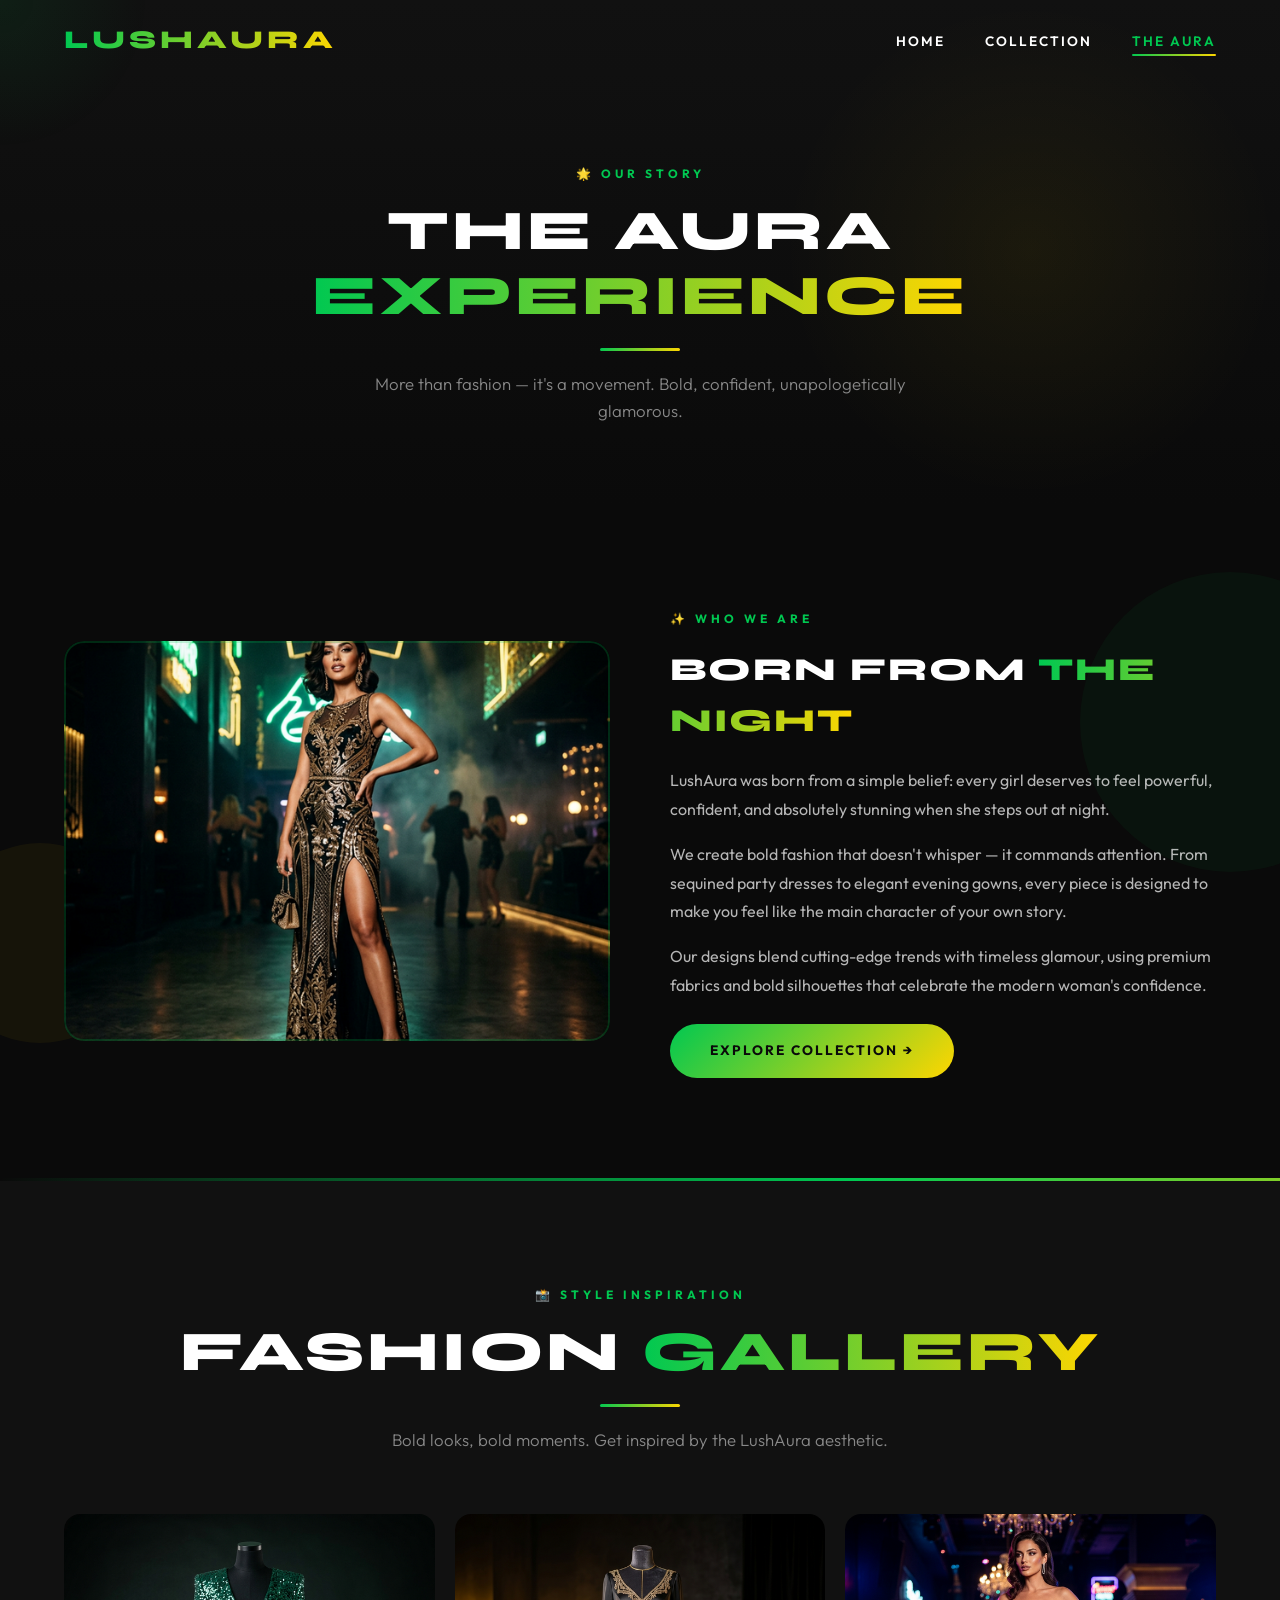
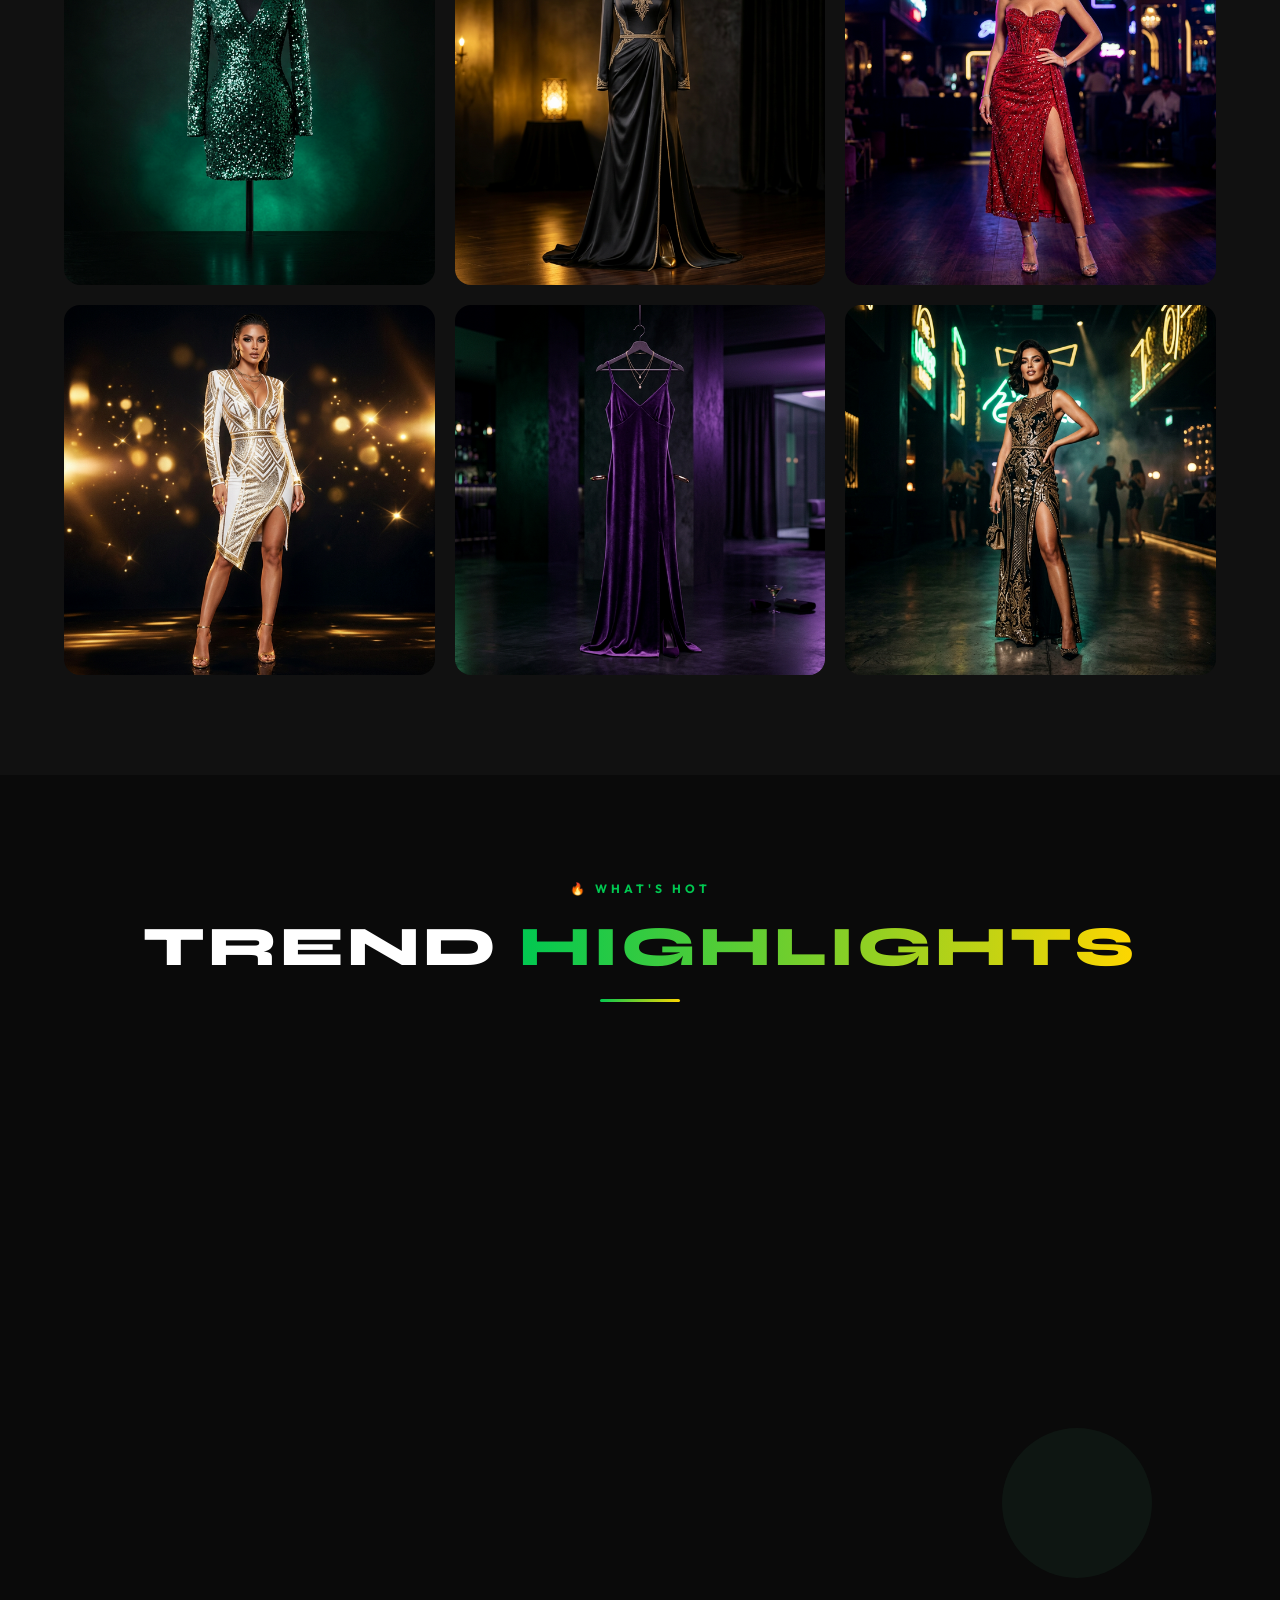
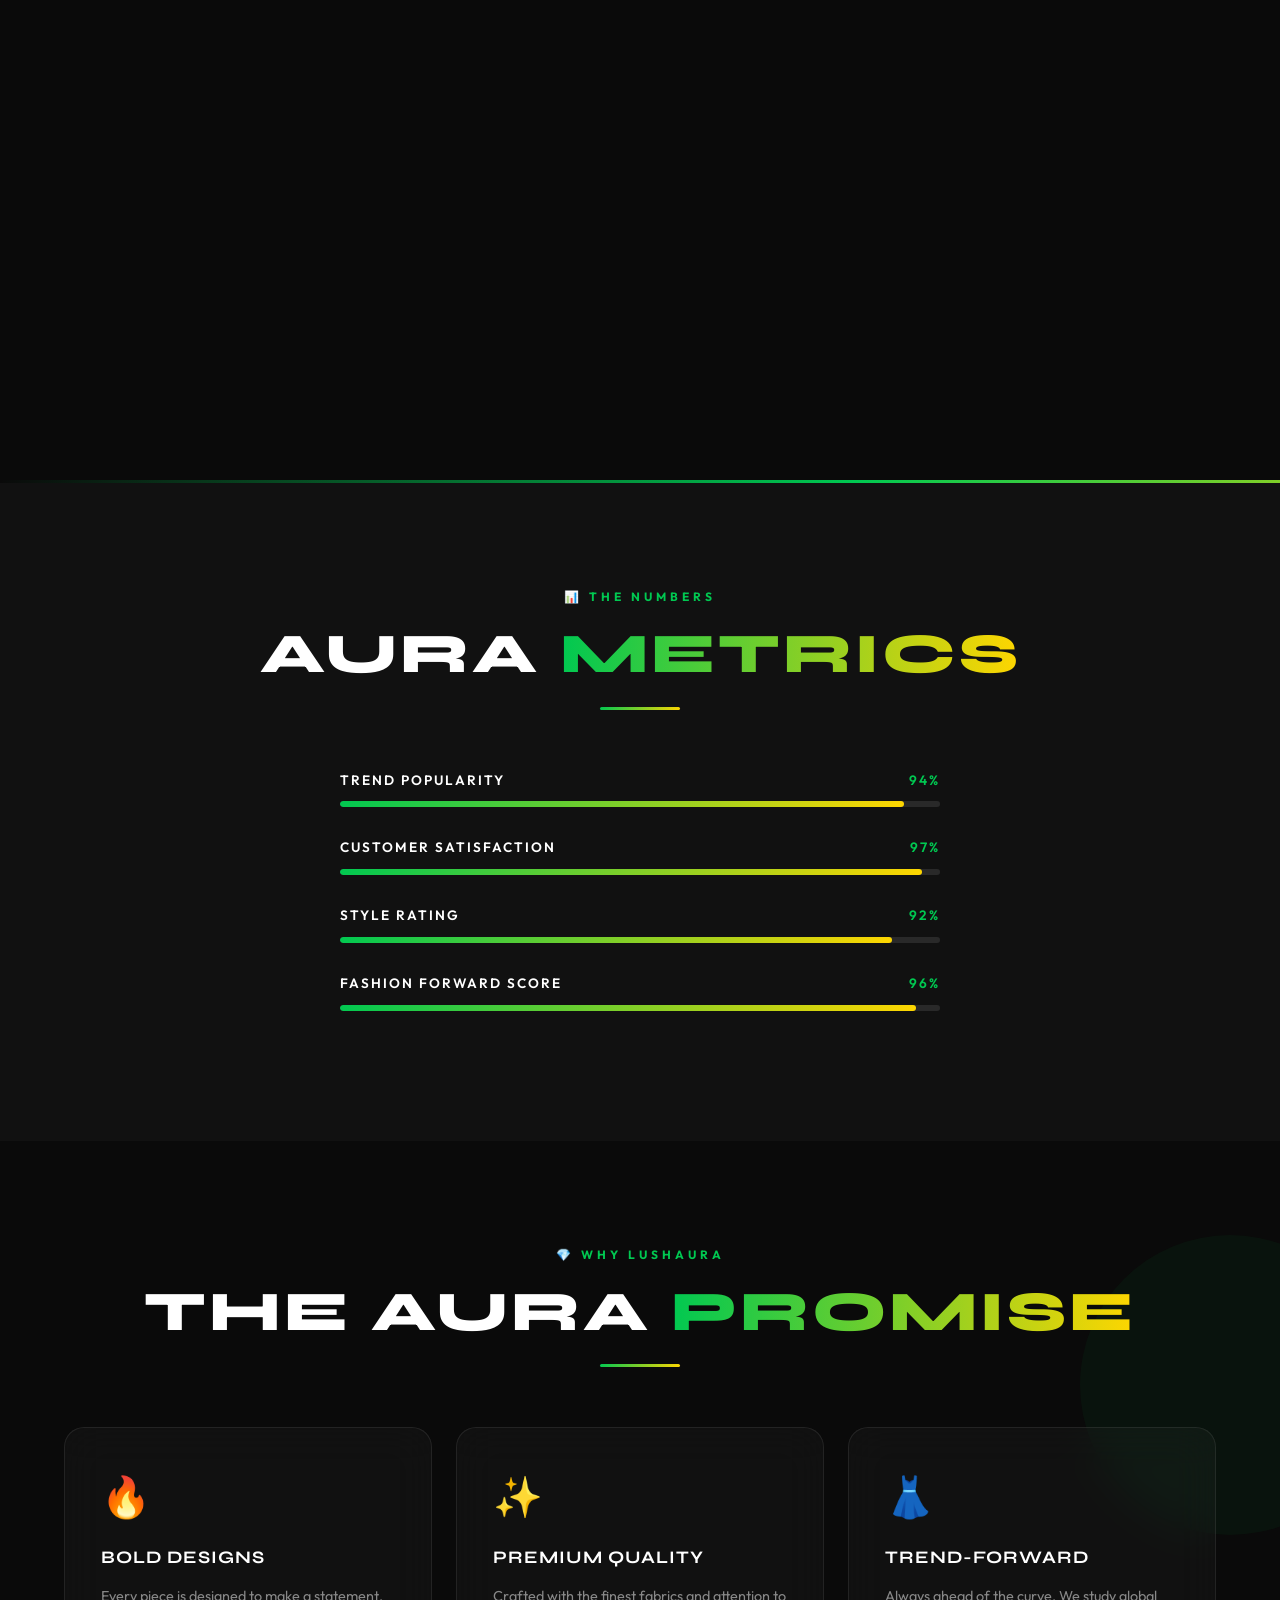
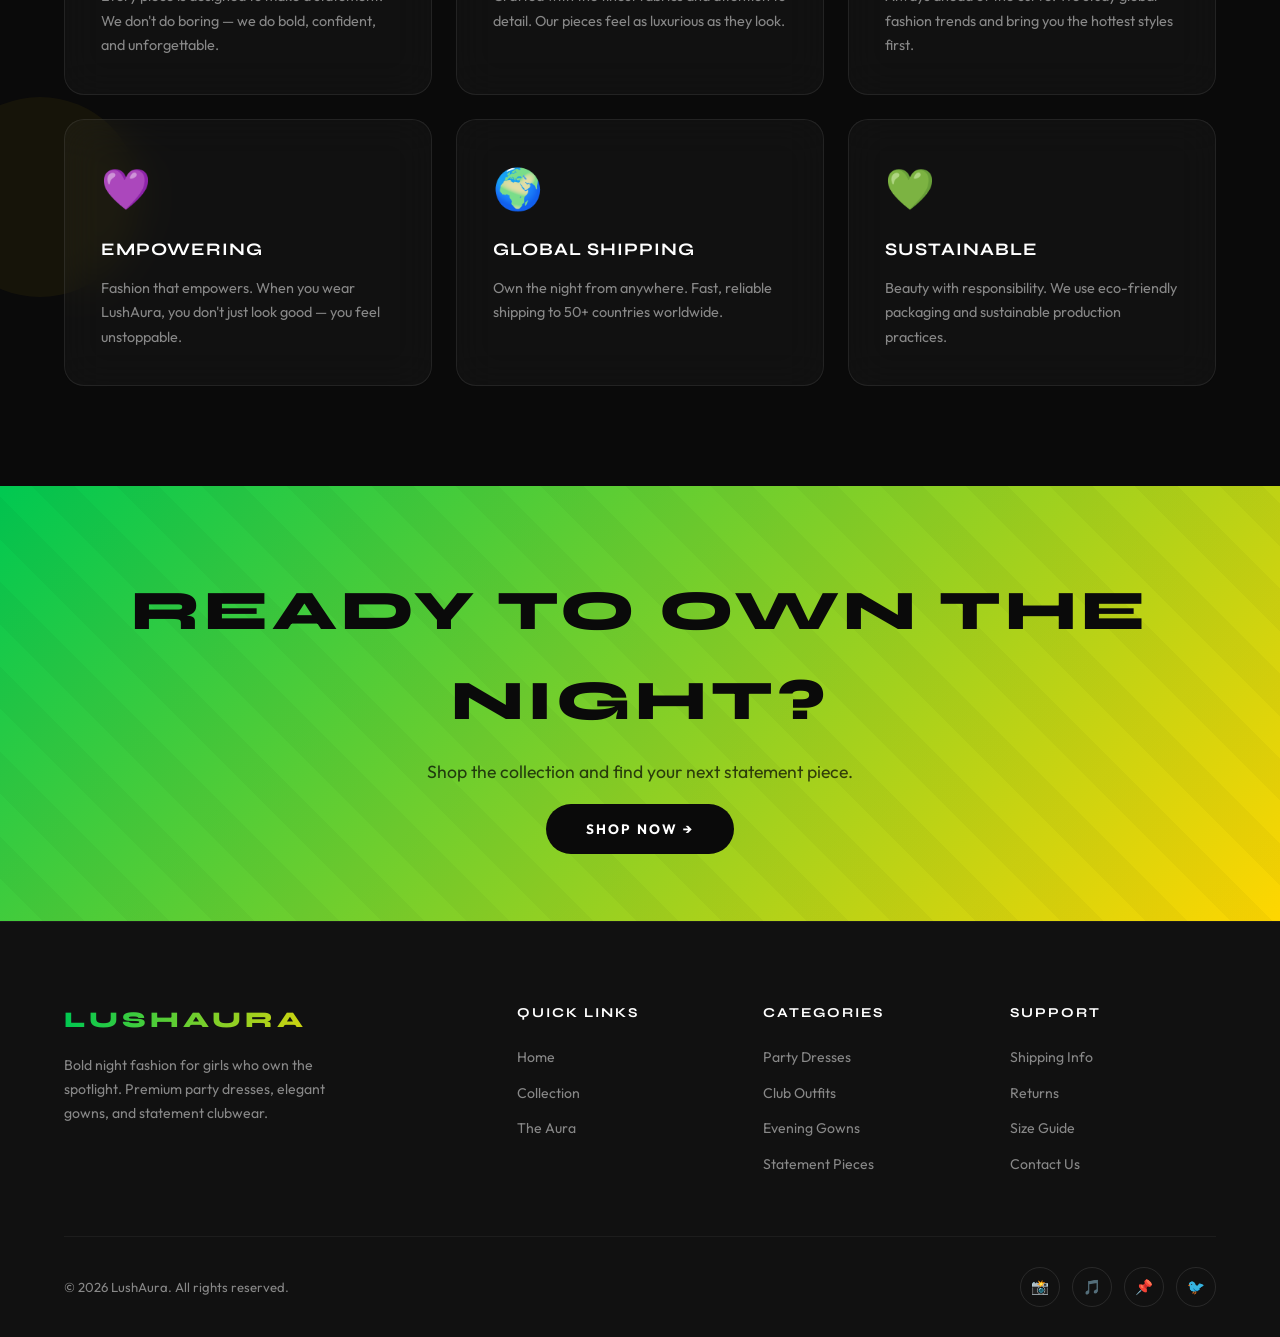
==== commit 377477aa: "Add files via upload" ====
--- a/about.html
+++ b/about.html
@@ -355,6 +355,28 @@
 
     <script src="images-data.js"></script>
     <script src="script.js"></script>
+
+    <!-- Landbot Chatbot -->
+    <script>
+        window.addEventListener('mouseover', initLandbot, { once: true });
+        window.addEventListener('touchstart', initLandbot, { once: true });
+        var myLandbot;
+        function initLandbot() {
+            if (!myLandbot) {
+                var s = document.createElement('script');
+                s.type = "module";
+                s.async = true;
+                s.addEventListener('load', function () {
+                    var myLandbot = new Landbot.Livechat({
+                        configUrl: 'https://storage.googleapis.com/landbot.online/v3/H-3421642-YM0O55O9JTFCHCND/index.json',
+                    });
+                });
+                s.src = 'https://cdn.landbot.io/landbot-3/landbot-3.0.0.mjs';
+                var x = document.getElementsByTagName('script')[0];
+                x.parentNode.insertBefore(s, x);
+            }
+        }
+    </script>
 </body>
 
 </html>
--- a/style.css
+++ b/style.css
@@ -26,7 +26,7 @@
   --gradient-main: linear-gradient(135deg, #00C851, #FFD600);
   --gradient-hero: linear-gradient(135deg, #FFFFFF 0%, #69F0AE 40%, #FFD600 100%);
   --gradient-dark: linear-gradient(135deg, #0A0A0A 0%, #1A1A1A 100%);
-  --gradient-glow: linear-gradient(135deg, rgba(0,200,81,0.3), rgba(255,214,0,0.3));
+  --gradient-glow: linear-gradient(135deg, rgba(0, 200, 81, 0.3), rgba(255, 214, 0, 0.3));
   --gradient-text: linear-gradient(90deg, #00C851, #FFD600);
 
   /* Typography */
@@ -38,15 +38,17 @@
   --container-width: 1200px;
 
   /* Effects */
-  --glow-green: 0 0 30px rgba(0,200,81,0.4);
-  --glow-yellow: 0 0 30px rgba(255,214,0,0.4);
-  --glow-combined: 0 0 20px rgba(0,200,81,0.3), 0 0 40px rgba(255,214,0,0.2);
+  --glow-green: 0 0 30px rgba(0, 200, 81, 0.4);
+  --glow-yellow: 0 0 30px rgba(255, 214, 0, 0.4);
+  --glow-combined: 0 0 20px rgba(0, 200, 81, 0.3), 0 0 40px rgba(255, 214, 0, 0.2);
   --transition: all 0.4s cubic-bezier(0.25, 0.46, 0.45, 0.94);
   --transition-fast: all 0.25s ease;
 }
 
 /* ---------- Reset & Base ---------- */
-*, *::before, *::after {
+*,
+*::before,
+*::after {
   margin: 0;
   padding: 0;
   box-sizing: border-box;
@@ -76,7 +78,9 @@
   display: block;
 }
 
-ul { list-style: none; }
+ul {
+  list-style: none;
+}
 
 .container {
   max-width: var(--container-width);
@@ -90,7 +94,7 @@
   width: 300px;
   height: 300px;
   border-radius: 50%;
-  background: radial-gradient(circle, rgba(0,200,81,0.08) 0%, transparent 70%);
+  background: radial-gradient(circle, rgba(0, 200, 81, 0.08) 0%, transparent 70%);
   pointer-events: none;
   z-index: 9999;
   transform: translate(-50%, -50%);
@@ -134,7 +138,7 @@
 .preloader-bar {
   width: 200px;
   height: 3px;
-  background: rgba(255,255,255,0.1);
+  background: rgba(255, 255, 255, 0.1);
   margin: 20px auto 0;
   border-radius: 3px;
   overflow: hidden;
@@ -151,13 +155,27 @@
 }
 
 @keyframes preloaderPulse {
-  0%, 100% { opacity: 0.6; transform: scale(0.98); }
-  50% { opacity: 1; transform: scale(1); }
+
+  0%,
+  100% {
+    opacity: 0.6;
+    transform: scale(0.98);
+  }
+
+  50% {
+    opacity: 1;
+    transform: scale(1);
+  }
 }
 
 @keyframes preloaderSlide {
-  0% { transform: translateX(-100%); }
-  100% { transform: translateX(350%); }
+  0% {
+    transform: translateX(-100%);
+  }
+
+  100% {
+    transform: translateX(350%);
+  }
 }
 
 /* ============================================
@@ -174,11 +192,11 @@
 }
 
 .navbar.scrolled {
-  background: rgba(10,10,10,0.92);
+  background: rgba(10, 10, 10, 0.92);
   backdrop-filter: blur(20px);
   -webkit-backdrop-filter: blur(20px);
   padding: 12px 0;
-  box-shadow: 0 2px 30px rgba(0,200,81,0.1);
+  box-shadow: 0 2px 30px rgba(0, 200, 81, 0.1);
 }
 
 .navbar .container {
@@ -257,16 +275,24 @@
   border-radius: 2px;
 }
 
-.hamburger.active span:nth-child(1) { transform: rotate(45deg) translate(5px, 5px); }
-.hamburger.active span:nth-child(2) { opacity: 0; }
-.hamburger.active span:nth-child(3) { transform: rotate(-45deg) translate(5px, -5px); }
+.hamburger.active span:nth-child(1) {
+  transform: rotate(45deg) translate(5px, 5px);
+}
+
+.hamburger.active span:nth-child(2) {
+  opacity: 0;
+}
+
+.hamburger.active span:nth-child(3) {
+  transform: rotate(-45deg) translate(5px, -5px);
+}
 
 /* Mobile Nav */
 .mobile-nav {
   display: none;
   position: fixed;
   inset: 0;
-  background: rgba(10,10,10,0.98);
+  background: rgba(10, 10, 10, 0.98);
   backdrop-filter: blur(30px);
   z-index: 10000;
   flex-direction: column;
@@ -321,15 +347,23 @@
 }
 
 @keyframes heroGradient {
-  0% { background-position: 0% 50%; }
-  50% { background-position: 100% 50%; }
-  100% { background-position: 0% 50%; }
+  0% {
+    background-position: 0% 50%;
+  }
+
+  50% {
+    background-position: 100% 50%;
+  }
+
+  100% {
+    background-position: 0% 50%;
+  }
 }
 
 .hero-overlay {
   position: absolute;
   inset: 0;
-  background: rgba(0,0,0,0.55);
+  background: rgba(0, 0, 0, 0.55);
   z-index: 1;
 }
 
@@ -357,7 +391,7 @@
 .hero-badge {
   display: inline-block;
   padding: 8px 24px;
-  border: 1px solid rgba(0,200,81,0.4);
+  border: 1px solid rgba(0, 200, 81, 0.4);
   border-radius: 50px;
   font-size: 0.75rem;
   font-weight: 600;
@@ -366,7 +400,7 @@
   color: var(--green-light);
   margin-bottom: 24px;
   backdrop-filter: blur(10px);
-  background: rgba(0,200,81,0.08);
+  background: rgba(0, 200, 81, 0.08);
   animation: fadeSlideUp 1s 0.2s both;
 }
 
@@ -390,13 +424,13 @@
 }
 
 .hero-title .glow {
-  text-shadow: 0 0 40px rgba(0,200,81,0.4), 0 0 80px rgba(255,214,0,0.2);
+  text-shadow: 0 0 40px rgba(0, 200, 81, 0.4), 0 0 80px rgba(255, 214, 0, 0.2);
 }
 
 .hero-tagline {
   font-size: clamp(1rem, 2.5vw, 1.4rem);
   font-weight: 300;
-  color: rgba(255,255,255,0.8);
+  color: rgba(255, 255, 255, 0.8);
   letter-spacing: 2px;
   margin-bottom: 40px;
   font-style: italic;
@@ -443,7 +477,7 @@
 .btn-outline {
   background: transparent;
   color: var(--white);
-  border: 2px solid rgba(255,255,255,0.3);
+  border: 2px solid rgba(255, 255, 255, 0.3);
 }
 
 .btn-outline:hover {
@@ -457,14 +491,17 @@
 .btn .ripple {
   position: absolute;
   border-radius: 50%;
-  background: rgba(255,255,255,0.3);
+  background: rgba(255, 255, 255, 0.3);
   transform: scale(0);
   animation: ripple 0.6s linear;
   pointer-events: none;
 }
 
 @keyframes ripple {
-  to { transform: scale(4); opacity: 0; }
+  to {
+    transform: scale(4);
+    opacity: 0;
+  }
 }
 
 /* ============================================
@@ -547,13 +584,13 @@
   overflow: hidden;
   position: relative;
   transition: var(--transition);
-  border: 1px solid rgba(255,255,255,0.05);
+  border: 1px solid rgba(255, 255, 255, 0.05);
 }
 
 .product-card:hover {
   transform: translateY(-10px);
-  box-shadow: 0 20px 60px rgba(0,200,81,0.15);
-  border-color: rgba(0,200,81,0.2);
+  box-shadow: 0 20px 60px rgba(0, 200, 81, 0.15);
+  border-color: rgba(0, 200, 81, 0.2);
 }
 
 .product-card-image {
@@ -576,7 +613,7 @@
 .product-card-overlay {
   position: absolute;
   inset: 0;
-  background: linear-gradient(to top, rgba(0,0,0,0.8) 0%, transparent 50%);
+  background: linear-gradient(to top, rgba(0, 0, 0, 0.8) 0%, transparent 50%);
   opacity: 0;
   transition: var(--transition);
   display: flex;
@@ -631,13 +668,11 @@
   content: '';
   position: absolute;
   inset: 0;
-  background: repeating-linear-gradient(
-    45deg,
-    transparent,
-    transparent 30px,
-    rgba(0,0,0,0.03) 30px,
-    rgba(0,0,0,0.03) 60px
-  );
+  background: repeating-linear-gradient(45deg,
+      transparent,
+      transparent 30px,
+      rgba(0, 0, 0, 0.03) 30px,
+      rgba(0, 0, 0, 0.03) 60px);
 }
 
 .promo-content {
@@ -657,7 +692,7 @@
 
 .promo-subtitle {
   font-size: 1.1rem;
-  color: rgba(0,0,0,0.7);
+  color: rgba(0, 0, 0, 0.7);
   margin-bottom: 30px;
   font-weight: 400;
 }
@@ -679,7 +714,7 @@
 .btn-dark:hover {
   background: var(--dark);
   transform: translateY(-3px);
-  box-shadow: 0 10px 30px rgba(0,0,0,0.3);
+  box-shadow: 0 10px 30px rgba(0, 0, 0, 0.3);
 }
 
 /* ============================================
@@ -693,7 +728,7 @@
 
 .testimonial-card {
   background: var(--dark-card);
-  border: 1px solid rgba(255,255,255,0.05);
+  border: 1px solid rgba(255, 255, 255, 0.05);
   border-radius: 16px;
   padding: 36px;
   position: relative;
@@ -701,7 +736,7 @@
 }
 
 .testimonial-card:hover {
-  border-color: rgba(0,200,81,0.2);
+  border-color: rgba(0, 200, 81, 0.2);
   transform: translateY(-5px);
 }
 
@@ -717,7 +752,7 @@
 
 .testimonial-text {
   font-size: 0.95rem;
-  color: rgba(255,255,255,0.7);
+  color: rgba(255, 255, 255, 0.7);
   line-height: 1.7;
   margin-bottom: 20px;
   font-style: italic;
@@ -776,7 +811,7 @@
   transform: translateX(-50%);
   width: 600px;
   height: 600px;
-  background: radial-gradient(circle, rgba(0,200,81,0.08) 0%, transparent 70%);
+  background: radial-gradient(circle, rgba(0, 200, 81, 0.08) 0%, transparent 70%);
   pointer-events: none;
 }
 
@@ -791,7 +826,7 @@
 
 .filter-tab {
   padding: 12px 28px;
-  border: 1px solid rgba(255,255,255,0.15);
+  border: 1px solid rgba(255, 255, 255, 0.15);
   border-radius: 50px;
   font-family: var(--font-body);
   font-size: 0.8rem;
@@ -826,7 +861,7 @@
   background: var(--dark-card);
   border-radius: 16px;
   overflow: hidden;
-  border: 1px solid rgba(255,255,255,0.05);
+  border: 1px solid rgba(255, 255, 255, 0.05);
   transition: var(--transition);
   opacity: 0;
   transform: translateY(30px);
@@ -839,8 +874,8 @@
 
 .collection-card:hover {
   transform: translateY(-8px);
-  box-shadow: 0 20px 50px rgba(0,200,81,0.12);
-  border-color: rgba(0,200,81,0.2);
+  box-shadow: 0 20px 50px rgba(0, 200, 81, 0.12);
+  border-color: rgba(0, 200, 81, 0.2);
 }
 
 .collection-card-image {
@@ -881,7 +916,7 @@
   width: 36px;
   height: 36px;
   border-radius: 50%;
-  background: rgba(0,0,0,0.5);
+  background: rgba(0, 0, 0, 0.5);
   backdrop-filter: blur(10px);
   display: flex;
   align-items: center;
@@ -936,7 +971,7 @@
 .btn-add-cart {
   padding: 10px 22px;
   background: transparent;
-  border: 1px solid rgba(0,200,81,0.4);
+  border: 1px solid rgba(0, 200, 81, 0.4);
   border-radius: 50px;
   color: var(--green);
   font-family: var(--font-body);
@@ -961,8 +996,13 @@
 }
 
 @keyframes glowBorder {
-  0% { box-shadow: 0 0 5px rgba(0,200,81,0.1); }
-  100% { box-shadow: 0 0 20px rgba(0,200,81,0.2), 0 0 40px rgba(255,214,0,0.1); }
+  0% {
+    box-shadow: 0 0 5px rgba(0, 200, 81, 0.1);
+  }
+
+  100% {
+    box-shadow: 0 0 20px rgba(0, 200, 81, 0.2), 0 0 40px rgba(255, 214, 0, 0.1);
+  }
 }
 
 /* ============================================
@@ -982,7 +1022,7 @@
   right: 0;
   width: 500px;
   height: 500px;
-  background: radial-gradient(circle, rgba(255,214,0,0.06) 0%, transparent 70%);
+  background: radial-gradient(circle, rgba(255, 214, 0, 0.06) 0%, transparent 70%);
   pointer-events: none;
 }
 
@@ -1015,7 +1055,7 @@
   content: '';
   position: absolute;
   inset: 0;
-  border: 2px solid rgba(0,200,81,0.2);
+  border: 2px solid rgba(0, 200, 81, 0.2);
   border-radius: 20px;
   pointer-events: none;
 }
@@ -1031,7 +1071,7 @@
 
 .story-content p {
   font-size: 1rem;
-  color: rgba(255,255,255,0.7);
+  color: rgba(255, 255, 255, 0.7);
   line-height: 1.8;
   margin-bottom: 16px;
 }
@@ -1067,7 +1107,7 @@
   content: '';
   position: absolute;
   inset: 0;
-  background: linear-gradient(to top, rgba(0,0,0,0.5) 0%, transparent 60%);
+  background: linear-gradient(to top, rgba(0, 0, 0, 0.5) 0%, transparent 60%);
   opacity: 0;
   transition: var(--transition);
 }
@@ -1104,13 +1144,13 @@
   padding: 40px;
   background: var(--dark-card);
   border-radius: 20px;
-  border: 1px solid rgba(255,255,255,0.05);
+  border: 1px solid rgba(255, 255, 255, 0.05);
   margin-bottom: 24px;
   transition: var(--transition);
 }
 
 .trend-card:hover {
-  border-color: rgba(0,200,81,0.15);
+  border-color: rgba(0, 200, 81, 0.15);
   transform: translateX(5px);
 }
 
@@ -1177,7 +1217,7 @@
 .progress-bar {
   width: 100%;
   height: 6px;
-  background: rgba(255,255,255,0.1);
+  background: rgba(255, 255, 255, 0.1);
   border-radius: 6px;
   overflow: hidden;
 }
@@ -1192,18 +1232,18 @@
 
 /* Glassmorphism Cards */
 .glass-card {
-  background: rgba(255,255,255,0.03);
+  background: rgba(255, 255, 255, 0.03);
   backdrop-filter: blur(20px);
   -webkit-backdrop-filter: blur(20px);
-  border: 1px solid rgba(255,255,255,0.08);
+  border: 1px solid rgba(255, 255, 255, 0.08);
   border-radius: 20px;
   padding: 36px;
   transition: var(--transition);
 }
 
 .glass-card:hover {
-  background: rgba(255,255,255,0.06);
-  border-color: rgba(0,200,81,0.15);
+  background: rgba(255, 255, 255, 0.06);
+  border-color: rgba(0, 200, 81, 0.15);
   transform: translateY(-5px);
 }
 
@@ -1269,9 +1309,19 @@
 }
 
 @keyframes float {
-  0%, 100% { transform: translate(0, 0) rotate(0deg); }
-  33% { transform: translate(20px, -30px) rotate(5deg); }
-  66% { transform: translate(-15px, 15px) rotate(-3deg); }
+
+  0%,
+  100% {
+    transform: translate(0, 0) rotate(0deg);
+  }
+
+  33% {
+    transform: translate(20px, -30px) rotate(5deg);
+  }
+
+  66% {
+    transform: translate(-15px, 15px) rotate(-3deg);
+  }
 }
 
 /* ============================================
@@ -1280,7 +1330,7 @@
 .footer {
   padding: 80px 0 30px;
   background: var(--dark);
-  border-top: 1px solid rgba(255,255,255,0.05);
+  border-top: 1px solid rgba(255, 255, 255, 0.05);
 }
 
 .footer-grid {
@@ -1340,7 +1390,7 @@
 
 .footer-bottom {
   padding-top: 30px;
-  border-top: 1px solid rgba(255,255,255,0.05);
+  border-top: 1px solid rgba(255, 255, 255, 0.05);
   display: flex;
   justify-content: space-between;
   align-items: center;
@@ -1362,7 +1412,7 @@
   width: 40px;
   height: 40px;
   border-radius: 50%;
-  border: 1px solid rgba(255,255,255,0.1);
+  border: 1px solid rgba(255, 255, 255, 0.1);
   display: flex;
   align-items: center;
   justify-content: center;
@@ -1414,8 +1464,15 @@
 }
 
 @keyframes fadeSlideUp {
-  from { opacity: 0; transform: translateY(30px); }
-  to { opacity: 1; transform: translateY(0); }
+  from {
+    opacity: 0;
+    transform: translateY(30px);
+  }
+
+  to {
+    opacity: 1;
+    transform: translateY(0);
+  }
 }
 
 /* ============================================
@@ -1430,8 +1487,13 @@
 }
 
 @keyframes dividerMove {
-  0% { background-position: -200% 0; }
-  100% { background-position: 200% 0; }
+  0% {
+    background-position: -200% 0;
+  }
+
+  100% {
+    background-position: 200% 0;
+  }
 }
 
 /* ============================================
@@ -1448,7 +1510,7 @@
   text-transform: uppercase;
   letter-spacing: 3px;
   font-size: 0.9rem;
-  color: rgba(255,255,255,0.3);
+  color: rgba(255, 255, 255, 0.3);
 }
 
 .placeholder-img.style-1 {
@@ -1476,7 +1538,8 @@
     gap: 40px;
   }
 
-  .trend-card, .trend-card.reverse {
+  .trend-card,
+  .trend-card.reverse {
     flex-direction: column;
     text-align: center;
   }
@@ -1497,9 +1560,17 @@
     --section-padding: 70px 0;
   }
 
-  .nav-links { display: none; }
-  .hamburger { display: flex; }
-  .mobile-nav { display: flex; }
+  .nav-links {
+    display: none;
+  }
+
+  .hamburger {
+    display: flex;
+  }
+
+  .mobile-nav {
+    display: flex;
+  }
 
   .hero-title {
     font-size: clamp(2.2rem, 10vw, 3.5rem);
@@ -1545,6 +1616,7 @@
 }
 
 @media (max-width: 480px) {
+
   .featured-grid,
   .collection-grid {
     grid-template-columns: 1fr;
@@ -1571,3 +1643,28 @@
     grid-template-columns: 1fr;
   }
 }
+
+/* ============================================
+   LANDBOT CHATBOT — Enlarged Launcher Icon
+   ============================================ */
+.LandbotLivechat {
+  z-index: 99999 !important;
+}
+
+.LandbotLivechat .LivechatLauncher-module--launcher--pLoFB,
+.LandbotLivechat [class*="LivechatLauncher"][class*="launcher"] {
+  width: 80px !important;
+  height: 80px !important;
+}
+
+.LandbotLivechat .LivechatLauncher-module--launcher--pLoFB svg,
+.LandbotLivechat [class*="LivechatLauncher"][class*="launcher"] svg {
+  width: 36px !important;
+  height: 36px !important;
+}
+
+.LandbotLivechat .LivechatLauncher-module--launcher--pLoFB img,
+.LandbotLivechat [class*="LivechatLauncher"][class*="launcher"] img {
+  width: 80px !important;
+  height: 80px !important;
+}
